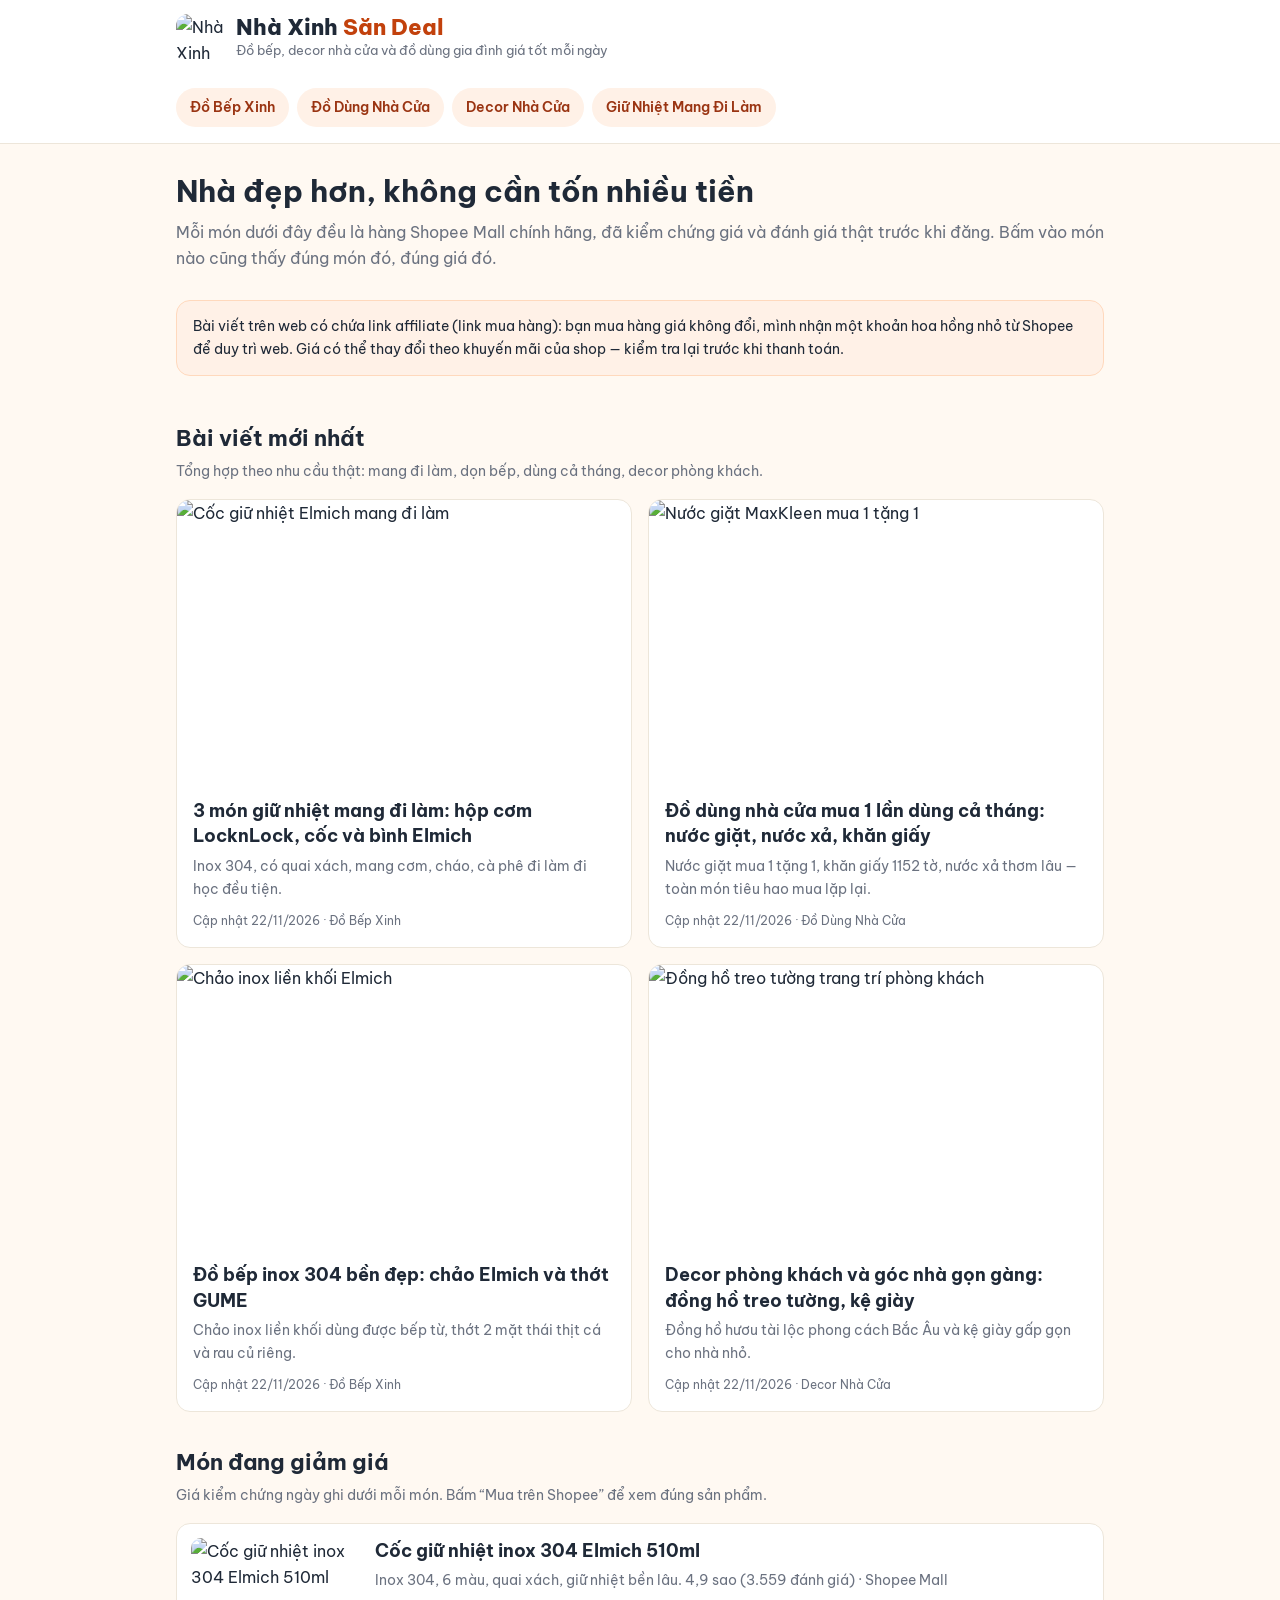
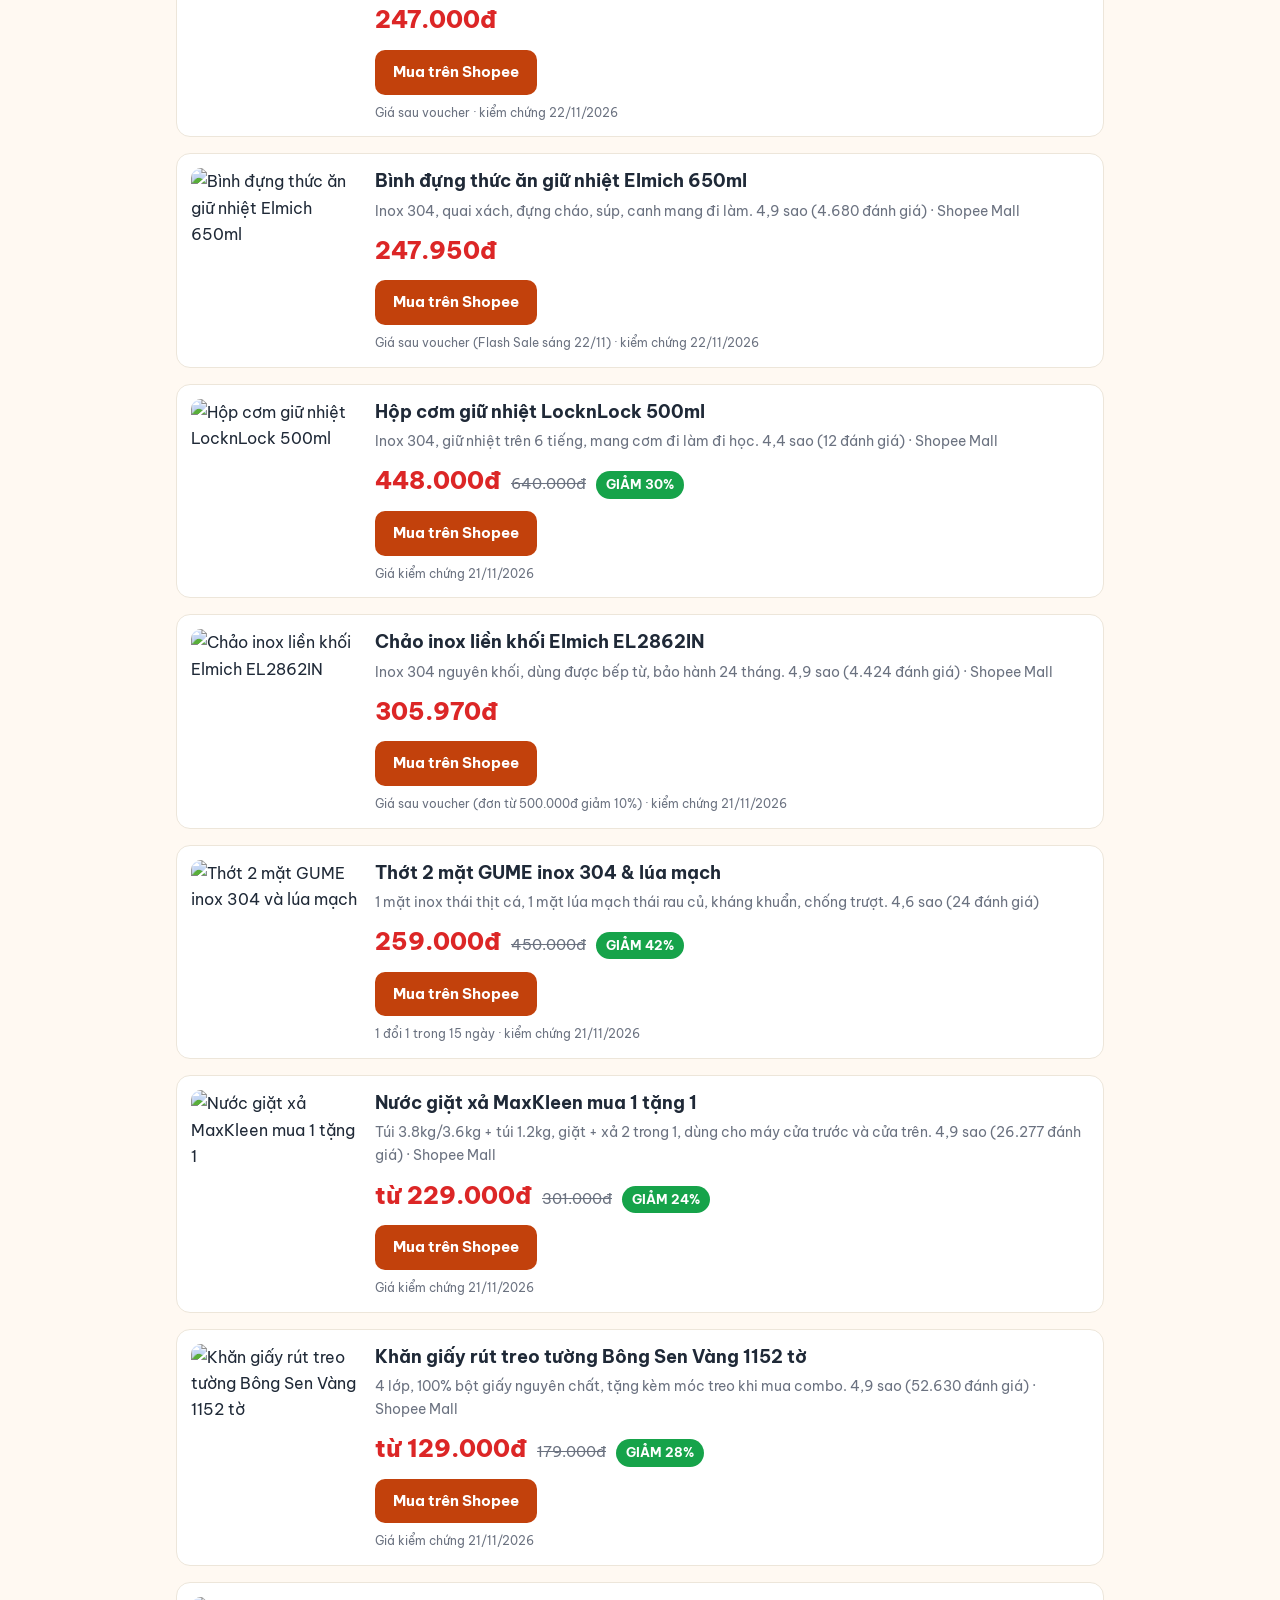
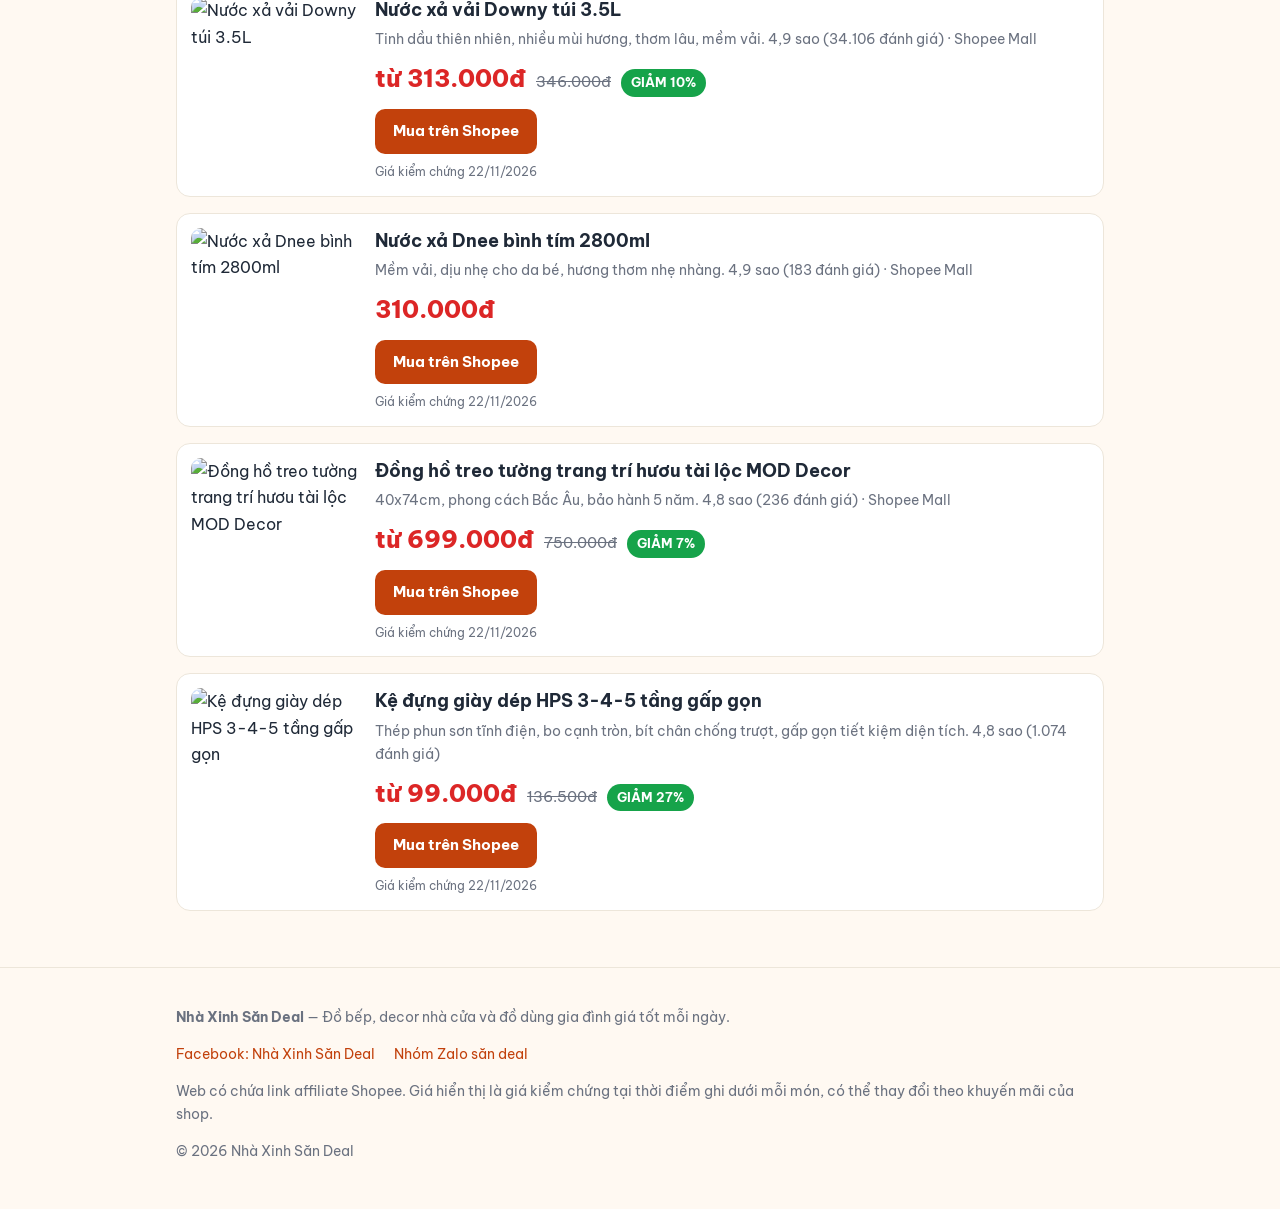
==== index.html @ 7dfbd7e8 "Add files via upload" ====
<!doctype html>
<html lang="vi">
<head>
<meta charset="utf-8" />
<meta name="viewport" content="width=device-width, initial-scale=1" />
<title>Nhà Xinh Săn Deal — Đồ bếp, decor nhà cửa và đồ dùng gia đình giá tốt</title>
<meta name="description" content="Nhà Xinh Săn Deal tổng hợp đồ bếp, decor nhà cửa và đồ dùng gia đình giá tốt trên Shopee Mall: chảo inox, thớt, hộp cơm giữ nhiệt, nước giặt, khăn giấy. Giá kiểm chứng từng món, link mua chính hãng." />
<meta property="og:title" content="Nhà Xinh Săn Deal — Đồ bếp, decor nhà cửa giá tốt mỗi ngày" />
<meta property="og:description" content="Tổng hợp deal Shopee Mall chính hãng: đồ bếp inox, đồ giữ nhiệt mang đi làm, nước giặt, khăn giấy, decor phòng khách. Giá kiểm chứng từng món." />
<meta property="og:type" content="website" />
<meta property="og:url" content="https://nhaxinhsandeal.pages.dev/" />
<meta property="og:site_name" content="Nhà Xinh Săn Deal" />
<meta property="og:locale" content="vi_VN" />
<meta property="og:image" content="https://nhaxinhsandeal.pages.dev/images/coc-elmich.jpg" />
<link rel="icon" type="image/png" href="images/logo.png" />
<link rel="preconnect" href="https://fonts.googleapis.com" />
<link rel="preconnect" href="https://fonts.gstatic.com" crossorigin />
<link href="https://fonts.googleapis.com/css2?family=Be+Vietnam+Pro:wght@400;500;600;700;800&display=swap" rel="stylesheet" />
<link rel="stylesheet" href="style.css" />
</head>
<body>
<header class="site">
  <div class="wrap">
    <div class="header-in">
      <img class="brand-logo" src="images/logo.png" alt="Nhà Xinh Săn Deal" />
      <div>
        <div class="brand-name">Nhà Xinh <span>Săn Deal</span></div>
        <div class="brand-tag">Đồ bếp, decor nhà cửa và đồ dùng gia đình giá tốt mỗi ngày</div>
      </div>
    </div>
    <nav class="cats">
      <a href="bai-viet/do-bep-inox-304.html">Đồ Bếp Xinh</a>
      <a href="bai-viet/do-dung-nha-cua-mua-mot-lan.html">Đồ Dùng Nhà Cửa</a>
      <a href="bai-viet/decor-phong-khach-gon-gang.html">Decor Nhà Cửa</a>
      <a href="bai-viet/giu-nhiet-mang-di-lam.html">Giữ Nhiệt Mang Đi Làm</a>
    </nav>
  </div>
</header>

<main class="wrap">
  <div class="hero">
    <h1>Nhà đẹp hơn, không cần tốn nhiều tiền</h1>
    <p>Mỗi món dưới đây đều là hàng Shopee Mall chính hãng, đã kiểm chứng giá và đánh giá thật trước khi đăng. Bấm vào món nào cũng thấy đúng món đó, đúng giá đó.</p>
  </div>

  <div class="note">Bài viết trên web có chứa link affiliate (link mua hàng): bạn mua hàng giá không đổi, mình nhận một khoản hoa hồng nhỏ từ Shopee để duy trì web. Giá có thể thay đổi theo khuyến mãi của shop — kiểm tra lại trước khi thanh toán.</div>

  <section>
    <h2 class="section-title">Bài viết mới nhất</h2>
    <p class="section-sub">Tổng hợp theo nhu cầu thật: mang đi làm, dọn bếp, dùng cả tháng, decor phòng khách.</p>
    <div class="article-grid">
      <a class="article-card" href="bai-viet/giu-nhiet-mang-di-lam.html">
        <img src="images/coc-elmich.jpg" alt="Cốc giữ nhiệt Elmich mang đi làm" />
        <div class="body">
          <h3>3 món giữ nhiệt mang đi làm: hộp cơm LocknLock, cốc và bình Elmich</h3>
          <p>Inox 304, có quai xách, mang cơm, cháo, cà phê đi làm đi học đều tiện.</p>
          <div class="meta">Cập nhật 22/11/2026 · Đồ Bếp Xinh</div>
        </div>
      </a>
      <a class="article-card" href="bai-viet/do-dung-nha-cua-mua-mot-lan.html">
        <img src="images/maxkleen.jpg" alt="Nước giặt MaxKleen mua 1 tặng 1" />
        <div class="body">
          <h3>Đồ dùng nhà cửa mua 1 lần dùng cả tháng: nước giặt, nước xả, khăn giấy</h3>
          <p>Nước giặt mua 1 tặng 1, khăn giấy 1152 tờ, nước xả thơm lâu — toàn món tiêu hao mua lặp lại.</p>
          <div class="meta">Cập nhật 22/11/2026 · Đồ Dùng Nhà Cửa</div>
        </div>
      </a>
      <a class="article-card" href="bai-viet/do-bep-inox-304.html">
        <img src="images/chao-elmich.jpg" alt="Chảo inox liền khối Elmich" />
        <div class="body">
          <h3>Đồ bếp inox 304 bền đẹp: chảo Elmich và thớt GUME</h3>
          <p>Chảo inox liền khối dùng được bếp từ, thớt 2 mặt thái thịt cá và rau củ riêng.</p>
          <div class="meta">Cập nhật 22/11/2026 · Đồ Bếp Xinh</div>
        </div>
      </a>
      <a class="article-card" href="bai-viet/decor-phong-khach-gon-gang.html">
        <img src="images/dong-ho.jpg" alt="Đồng hồ treo tường trang trí phòng khách" />
        <div class="body">
          <h3>Decor phòng khách và góc nhà gọn gàng: đồng hồ treo tường, kệ giày</h3>
          <p>Đồng hồ hươu tài lộc phong cách Bắc Âu và kệ giày gấp gọn cho nhà nhỏ.</p>
          <div class="meta">Cập nhật 22/11/2026 · Decor Nhà Cửa</div>
        </div>
      </a>
    </div>
  </section>

  <section>
    <h2 class="section-title">Món đang giảm giá</h2>
    <p class="section-sub">Giá kiểm chứng ngày ghi dưới mỗi món. Bấm “Mua trên Shopee” để xem đúng sản phẩm.</p>

    <div class="product">
      <img src="images/coc-elmich.jpg" alt="Cốc giữ nhiệt inox 304 Elmich 510ml" />
      <div>
        <h3>Cốc giữ nhiệt inox 304 Elmich 510ml</h3>
        <p class="spec">Inox 304, 6 màu, quai xách, giữ nhiệt bền lâu. 4,9 sao (3.559 đánh giá) · Shopee Mall</p>
        <div class="price-row"><span class="price">247.000đ</span></div>
        <a class="btn" href="https://s.shopee.vn/an_redir?origin_link=https%3A%2F%2Fshopee.vn%2Fproduct%2F254666730%2F28016604566&amp;affiliate_id=17384790294" target="_blank" rel="sponsored nofollow noopener">Mua trên Shopee</a>
        <p class="checked">Giá sau voucher · kiểm chứng 22/11/2026</p>
      </div>
    </div>

    <div class="product">
      <img src="images/binh-elmich.jpg" alt="Bình đựng thức ăn giữ nhiệt Elmich 650ml" />
      <div>
        <h3>Bình đựng thức ăn giữ nhiệt Elmich 650ml</h3>
        <p class="spec">Inox 304, quai xách, đựng cháo, súp, canh mang đi làm. 4,9 sao (4.680 đánh giá) · Shopee Mall</p>
        <div class="price-row"><span class="price">247.950đ</span></div>
        <a class="btn" href="https://s.shopee.vn/an_redir?origin_link=https%3A%2F%2Fshopee.vn%2Fproduct%2F254666730%2F25810898262&amp;affiliate_id=17384790294" target="_blank" rel="sponsored nofollow noopener">Mua trên Shopee</a>
        <p class="checked">Giá sau voucher (Flash Sale sáng 22/11) · kiểm chứng 22/11/2026</p>
      </div>
    </div>

    <div class="product">
      <img src="images/hop-com.jpg" alt="Hộp cơm giữ nhiệt LocknLock 500ml" />
      <div>
        <h3>Hộp cơm giữ nhiệt LocknLock 500ml</h3>
        <p class="spec">Inox 304, giữ nhiệt trên 6 tiếng, mang cơm đi làm đi học. 4,4 sao (12 đánh giá) · Shopee Mall</p>
        <div class="price-row"><span class="price">448.000đ</span><span class="old">640.000đ</span><span class="badge">GIẢM 30%</span></div>
        <a class="btn" href="https://s.shopee.vn/an_redir?origin_link=https%3A%2F%2Fshopee.vn%2Fproduct%2F785292027%2F26744672232&amp;affiliate_id=17384790294" target="_blank" rel="sponsored nofollow noopener">Mua trên Shopee</a>
        <p class="checked">Giá kiểm chứng 21/11/2026</p>
      </div>
    </div>

    <div class="product">
      <img src="images/chao-elmich.jpg" alt="Chảo inox liền khối Elmich EL2862IN" />
      <div>
        <h3>Chảo inox liền khối Elmich EL2862IN</h3>
        <p class="spec">Inox 304 nguyên khối, dùng được bếp từ, bảo hành 24 tháng. 4,9 sao (4.424 đánh giá) · Shopee Mall</p>
        <div class="price-row"><span class="price">305.970đ</span></div>
        <a class="btn" href="https://s.shopee.vn/an_redir?origin_link=https%3A%2F%2Fshopee.vn%2Fproduct%2F254666730%2F29766496253&amp;affiliate_id=17384790294" target="_blank" rel="sponsored nofollow noopener">Mua trên Shopee</a>
        <p class="checked">Giá sau voucher (đơn từ 500.000đ giảm 10%) · kiểm chứng 21/11/2026</p>
      </div>
    </div>

    <div class="product">
      <img src="images/thot-gume.jpg" alt="Thớt 2 mặt GUME inox 304 và lúa mạch" />
      <div>
        <h3>Thớt 2 mặt GUME inox 304 &amp; lúa mạch</h3>
        <p class="spec">1 mặt inox thái thịt cá, 1 mặt lúa mạch thái rau củ, kháng khuẩn, chống trượt. 4,6 sao (24 đánh giá)</p>
        <div class="price-row"><span class="price">259.000đ</span><span class="old">450.000đ</span><span class="badge">GIẢM 42%</span></div>
        <a class="btn" href="https://s.shopee.vn/an_redir?origin_link=https%3A%2F%2Fshopee.vn%2Fproduct%2F839289728%2F24505037875&amp;affiliate_id=17384790294" target="_blank" rel="sponsored nofollow noopener">Mua trên Shopee</a>
        <p class="checked">1 đổi 1 trong 15 ngày · kiểm chứng 21/11/2026</p>
      </div>
    </div>

    <div class="product">
      <img src="images/maxkleen.jpg" alt="Nước giặt xả MaxKleen mua 1 tặng 1" />
      <div>
        <h3>Nước giặt xả MaxKleen mua 1 tặng 1</h3>
        <p class="spec">Túi 3.8kg/3.6kg + túi 1.2kg, giặt + xả 2 trong 1, dùng cho máy cửa trước và cửa trên. 4,9 sao (26.277 đánh giá) · Shopee Mall</p>
        <div class="price-row"><span class="price">từ 229.000đ</span><span class="old">301.000đ</span><span class="badge">GIẢM 24%</span></div>
        <a class="btn" href="https://s.shopee.vn/an_redir?origin_link=https%3A%2F%2Fshopee.vn%2Fproduct%2F134350529%2F29091627226&amp;affiliate_id=17384790294" target="_blank" rel="sponsored nofollow noopener">Mua trên Shopee</a>
        <p class="checked">Giá kiểm chứng 21/11/2026</p>
      </div>
    </div>

    <div class="product">
      <img src="images/bong-sen-vang.jpg" alt="Khăn giấy rút treo tường Bông Sen Vàng 1152 tờ" />
      <div>
        <h3>Khăn giấy rút treo tường Bông Sen Vàng 1152 tờ</h3>
        <p class="spec">4 lớp, 100% bột giấy nguyên chất, tặng kèm móc treo khi mua combo. 4,9 sao (52.630 đánh giá) · Shopee Mall</p>
        <div class="price-row"><span class="price">từ 129.000đ</span><span class="old">179.000đ</span><span class="badge">GIẢM 28%</span></div>
        <a class="btn" href="https://s.shopee.vn/an_redir?origin_link=https%3A%2F%2Fshopee.vn%2Fproduct%2F796123153%2F25219635609&amp;affiliate_id=17384790294" target="_blank" rel="sponsored nofollow noopener">Mua trên Shopee</a>
        <p class="checked">Giá kiểm chứng 21/11/2026</p>
      </div>
    </div>

    <div class="product">
      <img src="images/downy.jpg" alt="Nước xả vải Downy túi 3.5L" />
      <div>
        <h3>Nước xả vải Downy túi 3.5L</h3>
        <p class="spec">Tinh dầu thiên nhiên, nhiều mùi hương, thơm lâu, mềm vải. 4,9 sao (34.106 đánh giá) · Shopee Mall</p>
        <div class="price-row"><span class="price">từ 313.000đ</span><span class="old">346.000đ</span><span class="badge">GIẢM 10%</span></div>
        <a class="btn" href="https://s.shopee.vn/an_redir?origin_link=https%3A%2F%2Fshopee.vn%2Fproduct%2F148910286%2F7022564045&amp;affiliate_id=17384790294" target="_blank" rel="sponsored nofollow noopener">Mua trên Shopee</a>
        <p class="checked">Giá kiểm chứng 22/11/2026</p>
      </div>
    </div>

    <div class="product">
      <img src="images/dnee.jpg" alt="Nước xả Dnee bình tím 2800ml" />
      <div>
        <h3>Nước xả Dnee bình tím 2800ml</h3>
        <p class="spec">Mềm vải, dịu nhẹ cho da bé, hương thơm nhẹ nhàng. 4,9 sao (183 đánh giá) · Shopee Mall</p>
        <div class="price-row"><span class="price">310.000đ</span></div>
        <a class="btn" href="https://s.shopee.vn/an_redir?origin_link=https%3A%2F%2Fshopee.vn%2Fproduct%2F1928354%2F62639021&amp;affiliate_id=17384790294" target="_blank" rel="sponsored nofollow noopener">Mua trên Shopee</a>
        <p class="checked">Giá kiểm chứng 22/11/2026</p>
      </div>
    </div>

    <div class="product">
      <img src="images/dong-ho.jpg" alt="Đồng hồ treo tường trang trí hươu tài lộc MOD Decor" />
      <div>
        <h3>Đồng hồ treo tường trang trí hươu tài lộc MOD Decor</h3>
        <p class="spec">40x74cm, phong cách Bắc Âu, bảo hành 5 năm. 4,8 sao (236 đánh giá) · Shopee Mall</p>
        <div class="price-row"><span class="price">từ 699.000đ</span><span class="old">750.000đ</span><span class="badge">GIẢM 7%</span></div>
        <a class="btn" href="https://s.shopee.vn/an_redir?origin_link=https%3A%2F%2Fshopee.vn%2Fproduct%2F658815962%2F21783513484&amp;affiliate_id=17384790294" target="_blank" rel="sponsored nofollow noopener">Mua trên Shopee</a>
        <p class="checked">Giá kiểm chứng 22/11/2026</p>
      </div>
    </div>

    <div class="product">
      <img src="images/ke-giay.jpg" alt="Kệ đựng giày dép HPS 3-4-5 tầng gấp gọn" />
      <div>
        <h3>Kệ đựng giày dép HPS 3-4-5 tầng gấp gọn</h3>
        <p class="spec">Thép phun sơn tĩnh điện, bo cạnh tròn, bít chân chống trượt, gấp gọn tiết kiệm diện tích. 4,8 sao (1.074 đánh giá)</p>
        <div class="price-row"><span class="price">từ 99.000đ</span><span class="old">136.500đ</span><span class="badge">GIẢM 27%</span></div>
        <a class="btn" href="https://s.shopee.vn/an_redir?origin_link=https%3A%2F%2Fshopee.vn%2Fproduct%2F782881838%2F28325339912&amp;affiliate_id=17384790294" target="_blank" rel="sponsored nofollow noopener">Mua trên Shopee</a>
        <p class="checked">Giá kiểm chứng 22/11/2026</p>
      </div>
    </div>
  </section>

  <!-- Quảng cáo 1/2 (tối đa 2 vị trí trên toàn web, không popunder): dán mã Monetag vào div này khi có. -->
  <div class="ad-slot" id="ad-home"></div>
</main>

<footer class="site">
  <div class="wrap">
    <p><strong>Nhà Xinh Săn Deal</strong> — Đồ bếp, decor nhà cửa và đồ dùng gia đình giá tốt mỗi ngày.</p>
    <p class="links">
      <a href="https://www.facebook.com/profile.php?id=61596059646837" target="_blank" rel="noopener">Facebook: Nhà Xinh Săn Deal</a>
      <a href="https://zalo.me/g/mla2rpz2mwe6gcdsgxaw" target="_blank" rel="noopener">Nhóm Zalo săn deal</a>
    </p>
    <p>Web có chứa link affiliate Shopee. Giá hiển thị là giá kiểm chứng tại thời điểm ghi dưới mỗi món, có thể thay đổi theo khuyến mãi của shop.</p>
    <p>© 2026 Nhà Xinh Săn Deal</p>
  </div>
</footer>
</body>
</html>
---- style.css ----
/* Nhà Xinh Săn Deal — style chung. Quy tắc quảng cáo (user dặn 22/11):
   Tối đa 2 vị trí quảng cáo trên toàn web, KHÔNG popunder, KHÔNG quảng cáo
   nổi/dính, không làm phiền người đọc. Vị trí: 1 cuối trang chủ + 1 giữa bài
   viết. Mã Monetag dán vào .ad-slot khi có; slot trống sẽ tự ẩn. */
:root {
  --bg: #fff9f2;
  --surface: #ffffff;
  --ink: #1f2937;
  --muted: #6b7280;
  --line: #ede6da;
  --accent: #c2410c;
  --accent-dark: #9a3412;
  --accent-soft: #fff1e7;
  --green: #16a34a;
  --red: #dc2626;
  --radius: 14px;
}
* { box-sizing: border-box; }
body {
  margin: 0;
  background: var(--bg);
  color: var(--ink);
  font-family: "Be Vietnam Pro", system-ui, -apple-system, "Segoe UI", sans-serif;
  line-height: 1.65;
}
a { color: var(--accent); text-decoration: none; }
a:hover { text-decoration: underline; }
img { max-width: 100%; display: block; }
.wrap { max-width: 960px; margin: 0 auto; padding: 0 16px; }

/* Header */
header.site {
  background: var(--surface);
  border-bottom: 1px solid var(--line);
}
.header-in {
  display: flex; align-items: center; gap: 12px;
  padding: 14px 0;
}
.brand-logo { width: 48px; height: 48px; border-radius: 12px; object-fit: cover; }
.brand-name { font-size: 22px; font-weight: 800; color: var(--ink); line-height: 1.2; }
.brand-name span { color: var(--accent); }
.brand-tag { font-size: 13px; color: var(--muted); }
nav.cats {
  display: flex; gap: 8px; flex-wrap: wrap;
  padding: 12px 0 16px;
}
nav.cats a {
  background: var(--accent-soft); color: var(--accent-dark);
  font-weight: 600; font-size: 14px;
  padding: 8px 14px; border-radius: 999px;
}
nav.cats a:hover { background: #ffe4d1; text-decoration: none; }

/* Hero */
.hero { padding: 28px 0 8px; }
.hero h1 { font-size: 30px; line-height: 1.3; margin: 0 0 8px; }
.hero p { color: var(--muted); margin: 0; font-size: 16px; }

/* Sections */
section { padding: 24px 0 8px; }
.section-title { font-size: 22px; margin: 0 0 4px; }
.section-sub { color: var(--muted); font-size: 14px; margin: 0 0 16px; }

/* Article cards */
.article-grid {
  display: grid; gap: 16px;
  grid-template-columns: 1fr;
}
@media (min-width: 640px) { .article-grid { grid-template-columns: 1fr 1fr; } }
.article-card {
  background: var(--surface); border: 1px solid var(--line);
  border-radius: var(--radius); overflow: hidden;
  display: block; color: var(--ink);
}
.article-card:hover { text-decoration: none; box-shadow: 0 8px 24px rgba(31, 41, 55, .10); }
.article-card img { width: 100%; aspect-ratio: 16 / 10; object-fit: cover; }
.article-card .body { padding: 14px 16px 16px; }
.article-card h3 { margin: 0 0 6px; font-size: 18px; line-height: 1.4; }
.article-card p { margin: 0; color: var(--muted); font-size: 14px; }
.article-card .meta { font-size: 12px; color: var(--muted); margin-top: 10px; }

/* Product cards */
.product {
  display: flex; gap: 14px;
  background: var(--surface); border: 1px solid var(--line);
  border-radius: var(--radius); padding: 14px; margin-bottom: 16px;
}
.product img {
  width: 130px; height: 130px; object-fit: cover;
  border-radius: 10px; flex-shrink: 0;
}
@media (min-width: 640px) { .product img { width: 170px; height: 170px; } }
.product h3 { margin: 0 0 6px; font-size: 18px; line-height: 1.4; }
.product .spec { color: var(--muted); font-size: 14px; margin: 0 0 8px; }
.price-row { display: flex; align-items: baseline; gap: 10px; flex-wrap: wrap; }
.price { color: var(--red); font-size: 24px; font-weight: 800; }
.old { color: var(--muted); text-decoration: line-through; font-size: 15px; }
.badge {
  background: var(--green); color: #fff; font-size: 13px; font-weight: 700;
  padding: 3px 10px; border-radius: 999px;
}
.btn {
  display: inline-block; margin-top: 10px;
  background: var(--accent); color: #fff; font-weight: 700;
  padding: 10px 18px; border-radius: 10px; font-size: 15px;
}
.btn:hover { background: var(--accent-dark); text-decoration: none; }
.checked { font-size: 12px; color: var(--muted); margin: 8px 0 0; }

/* Article body */
.article-body h2 { font-size: 22px; margin: 28px 0 8px; }
.article-body p { margin: 0 0 14px; }
.article-body ul { margin: 0 0 14px; padding-left: 20px; }
.breadcrumb { font-size: 13px; color: var(--muted); padding: 16px 0 0; }
.breadcrumb a { color: var(--muted); }
.article-head img.hero-img {
  width: 100%; aspect-ratio: 16 / 9; object-fit: cover;
  border-radius: var(--radius); margin: 16px 0 8px;
}
.article-head h1 { font-size: 28px; line-height: 1.35; margin: 8px 0; }
.article-head .meta { color: var(--muted); font-size: 13px; }
.related { margin-top: 8px; }
.related a { display: block; padding: 6px 0; }

/* Disclosure + ads */
.note {
  background: var(--accent-soft); border: 1px solid #ffd9bd;
  border-radius: var(--radius); padding: 14px 16px;
  font-size: 14px; margin: 20px 0;
}
.ad-slot:empty { display: none; }
.ad-slot {
  margin: 24px 0; text-align: center;
}
.ad-label { font-size: 11px; color: var(--muted); letter-spacing: .08em; }

/* Footer */
footer.site {
  border-top: 1px solid var(--line);
  margin-top: 32px; padding: 24px 0 32px;
  color: var(--muted); font-size: 14px;
}
footer.site .links a { margin-right: 16px; }
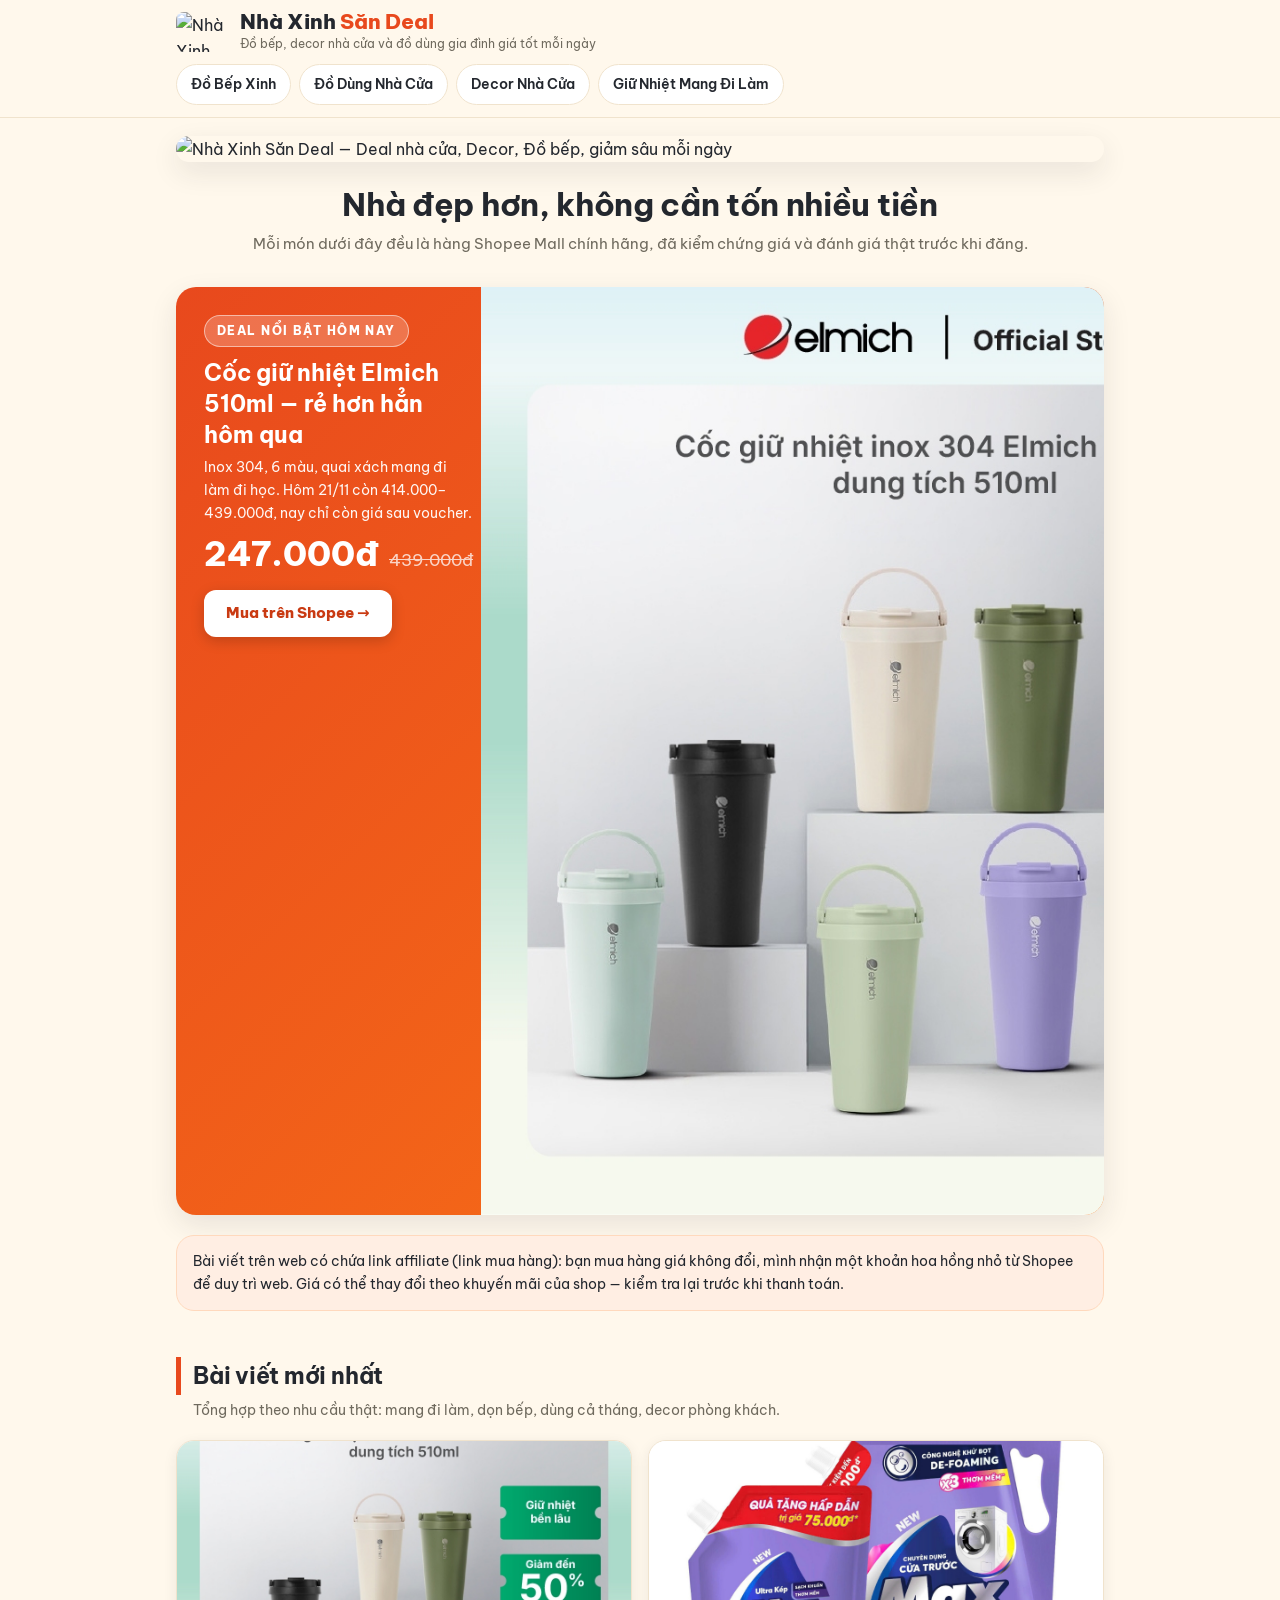
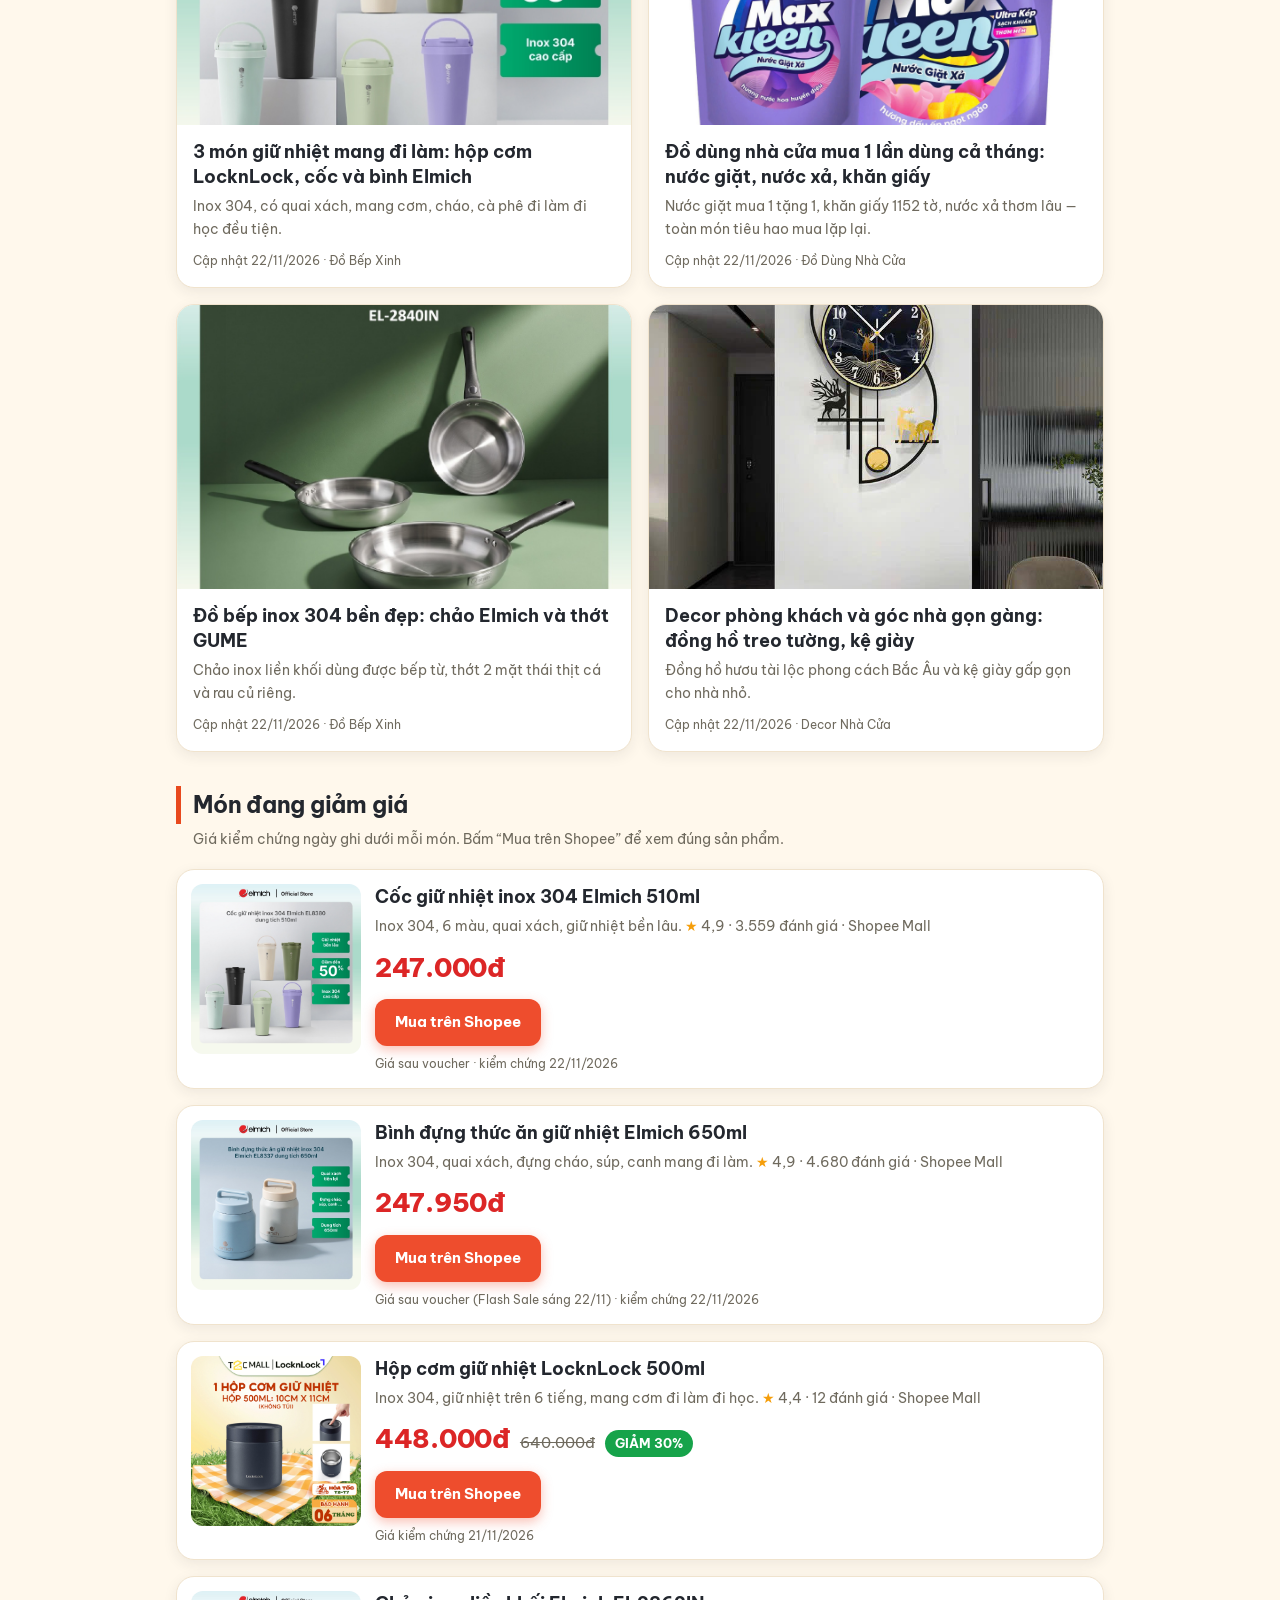
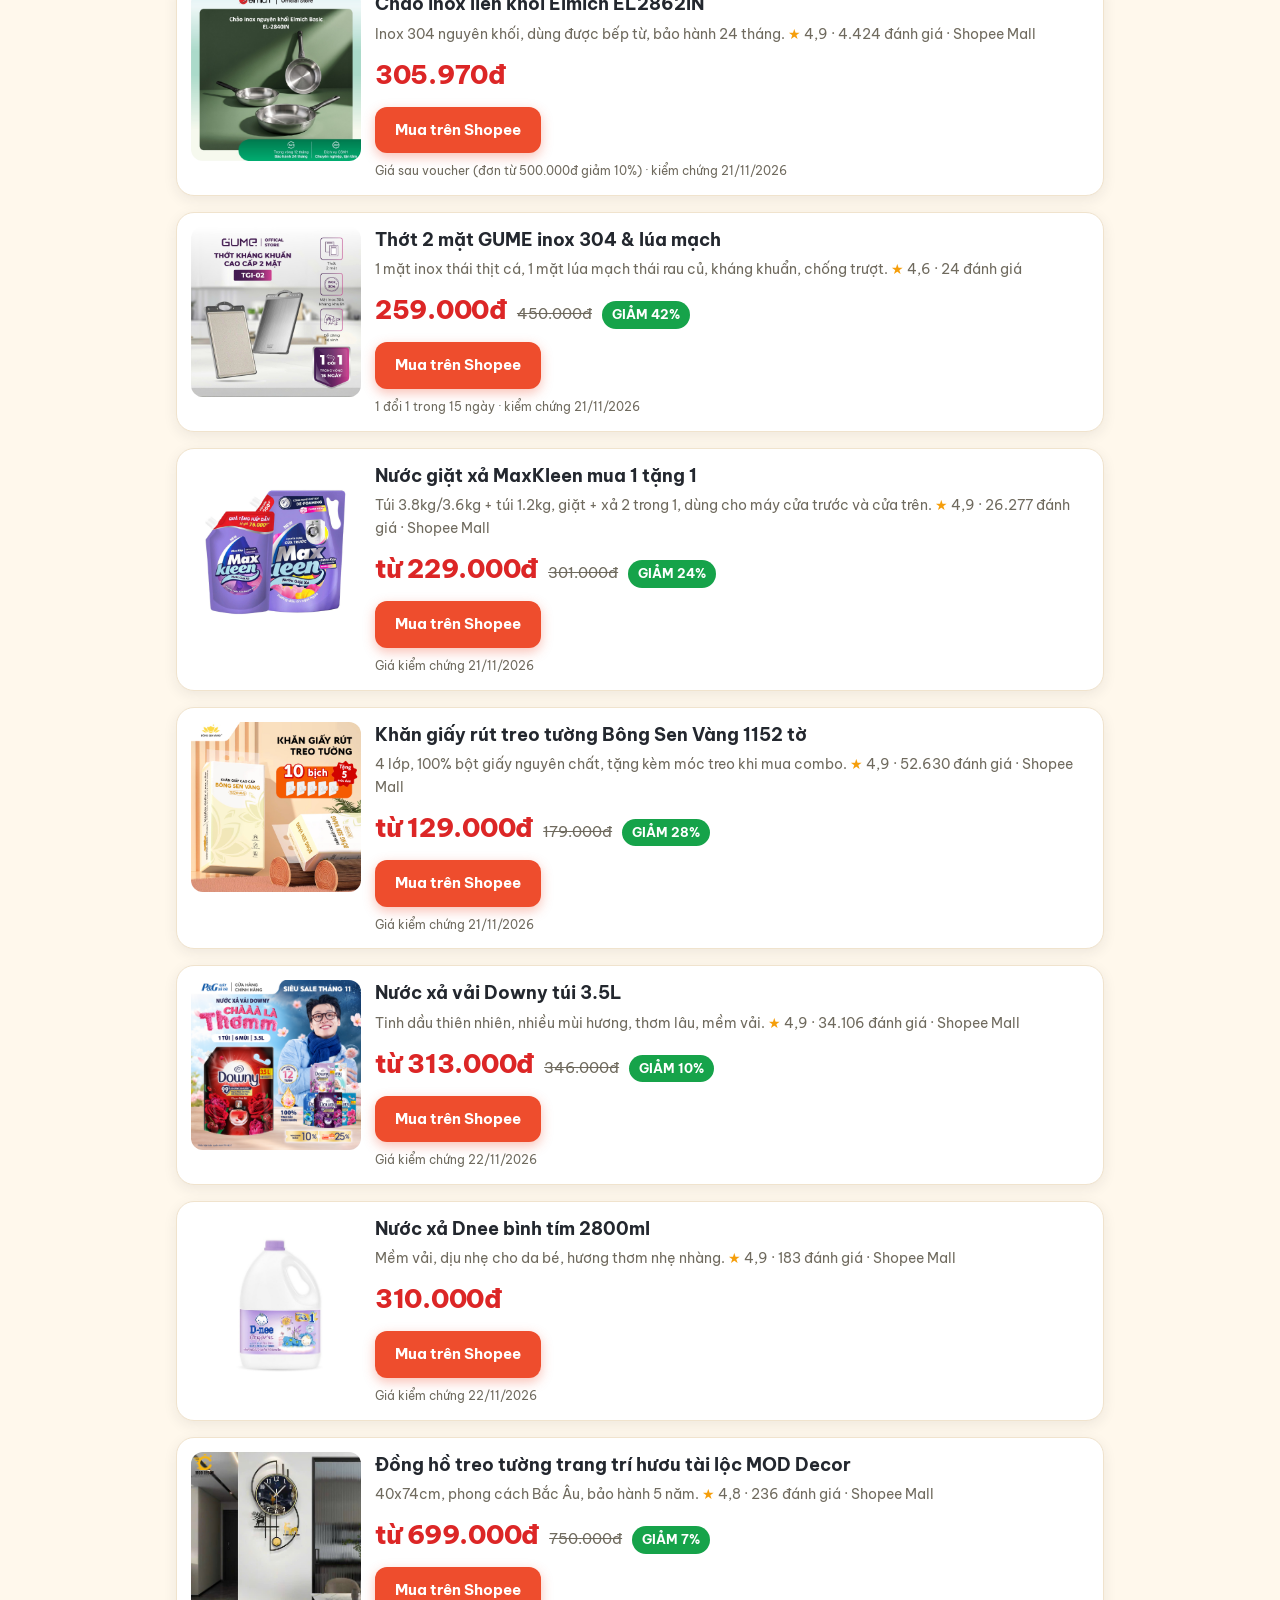
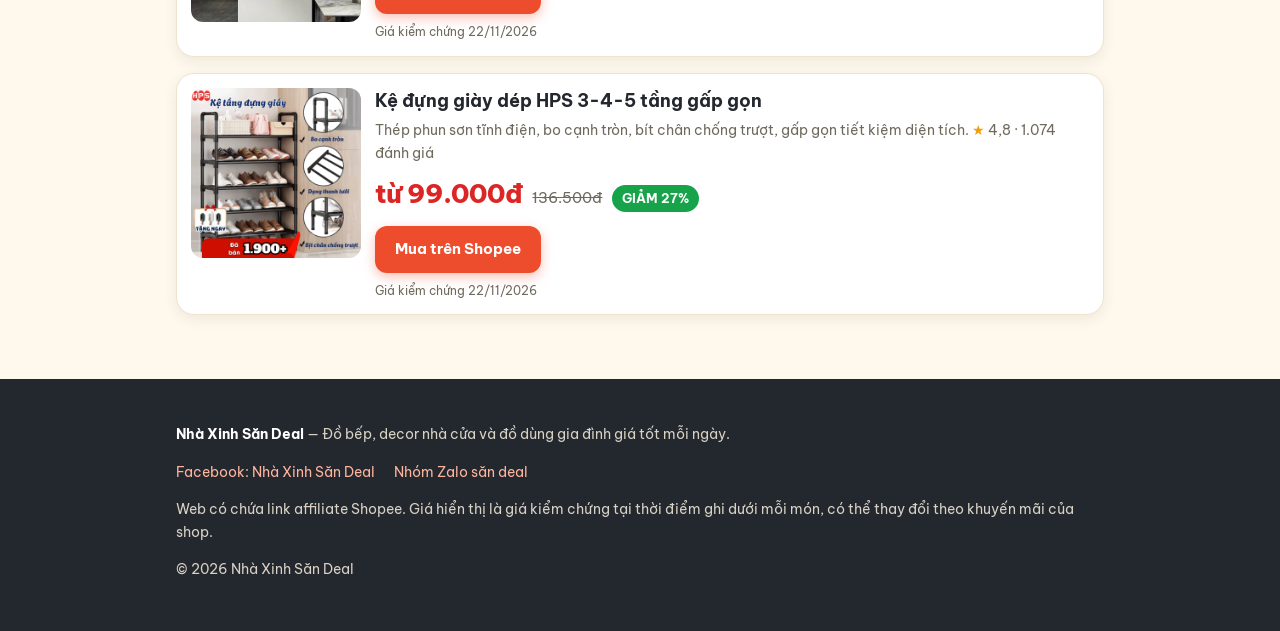
==== commit ce81974d: "Cập nhật thiết kế v2: index.html và style.css" ====
--- a/index.html
+++ b/index.html
@@ -22,7 +22,7 @@
 <header class="site">
   <div class="wrap">
     <div class="header-in">
-      <img class="brand-logo" src="images/logo.png" alt="Nhà Xinh Săn Deal" />
+      <img class="brand-logo" src="images/logo-icon.png" alt="Nhà Xinh Săn Deal" />
       <div>
         <div class="brand-name">Nhà Xinh <span>Săn Deal</span></div>
         <div class="brand-tag">Đồ bếp, decor nhà cửa và đồ dùng gia đình giá tốt mỗi ngày</div>
@@ -38,9 +38,23 @@
 </header>
 
 <main class="wrap">
-  <div class="hero">
+  <div class="hero-banner">
+    <img src="images/cover.png" alt="Nhà Xinh Săn Deal — Deal nhà cửa, Decor, Đồ bếp, giảm sâu mỗi ngày" />
+  </div>
+  <div class="hero-text">
     <h1>Nhà đẹp hơn, không cần tốn nhiều tiền</h1>
-    <p>Mỗi món dưới đây đều là hàng Shopee Mall chính hãng, đã kiểm chứng giá và đánh giá thật trước khi đăng. Bấm vào món nào cũng thấy đúng món đó, đúng giá đó.</p>
+    <p>Mỗi món dưới đây đều là hàng Shopee Mall chính hãng, đã kiểm chứng giá và đánh giá thật trước khi đăng.</p>
+  </div>
+
+  <div class="feature">
+    <div class="f-body">
+      <span class="f-tag">DEAL NỔI BẬT HÔM NAY</span>
+      <h2>Cốc giữ nhiệt Elmich 510ml — rẻ hơn hẳn hôm qua</h2>
+      <p>Inox 304, 6 màu, quai xách mang đi làm đi học. Hôm 21/11 còn 414.000–439.000đ, nay chỉ còn giá sau voucher.</p>
+      <div><span class="f-price">247.000đ</span><span class="f-old">439.000đ</span></div>
+      <a class="btn-light" href="https://s.shopee.vn/an_redir?origin_link=https%3A%2F%2Fshopee.vn%2Fproduct%2F254666730%2F28016604566&amp;affiliate_id=17384790294" target="_blank" rel="sponsored nofollow noopener">Mua trên Shopee →</a>
+    </div>
+    <img src="images/coc-elmich.jpg" alt="Cốc giữ nhiệt inox 304 Elmich 510ml" />
   </div>
 
   <div class="note">Bài viết trên web có chứa link affiliate (link mua hàng): bạn mua hàng giá không đổi, mình nhận một khoản hoa hồng nhỏ từ Shopee để duy trì web. Giá có thể thay đổi theo khuyến mãi của shop — kiểm tra lại trước khi thanh toán.</div>
@@ -92,7 +106,7 @@
       <img src="images/coc-elmich.jpg" alt="Cốc giữ nhiệt inox 304 Elmich 510ml" />
       <div>
         <h3>Cốc giữ nhiệt inox 304 Elmich 510ml</h3>
-        <p class="spec">Inox 304, 6 màu, quai xách, giữ nhiệt bền lâu. 4,9 sao (3.559 đánh giá) · Shopee Mall</p>
+        <p class="spec">Inox 304, 6 màu, quai xách, giữ nhiệt bền lâu. <span class="star">★</span> 4,9 · 3.559 đánh giá · Shopee Mall</p>
         <div class="price-row"><span class="price">247.000đ</span></div>
         <a class="btn" href="https://s.shopee.vn/an_redir?origin_link=https%3A%2F%2Fshopee.vn%2Fproduct%2F254666730%2F28016604566&amp;affiliate_id=17384790294" target="_blank" rel="sponsored nofollow noopener">Mua trên Shopee</a>
         <p class="checked">Giá sau voucher · kiểm chứng 22/11/2026</p>
@@ -103,7 +117,7 @@
       <img src="images/binh-elmich.jpg" alt="Bình đựng thức ăn giữ nhiệt Elmich 650ml" />
       <div>
         <h3>Bình đựng thức ăn giữ nhiệt Elmich 650ml</h3>
-        <p class="spec">Inox 304, quai xách, đựng cháo, súp, canh mang đi làm. 4,9 sao (4.680 đánh giá) · Shopee Mall</p>
+        <p class="spec">Inox 304, quai xách, đựng cháo, súp, canh mang đi làm. <span class="star">★</span> 4,9 · 4.680 đánh giá · Shopee Mall</p>
         <div class="price-row"><span class="price">247.950đ</span></div>
         <a class="btn" href="https://s.shopee.vn/an_redir?origin_link=https%3A%2F%2Fshopee.vn%2Fproduct%2F254666730%2F25810898262&amp;affiliate_id=17384790294" target="_blank" rel="sponsored nofollow noopener">Mua trên Shopee</a>
         <p class="checked">Giá sau voucher (Flash Sale sáng 22/11) · kiểm chứng 22/11/2026</p>
@@ -114,7 +128,7 @@
       <img src="images/hop-com.jpg" alt="Hộp cơm giữ nhiệt LocknLock 500ml" />
       <div>
         <h3>Hộp cơm giữ nhiệt LocknLock 500ml</h3>
-        <p class="spec">Inox 304, giữ nhiệt trên 6 tiếng, mang cơm đi làm đi học. 4,4 sao (12 đánh giá) · Shopee Mall</p>
+        <p class="spec">Inox 304, giữ nhiệt trên 6 tiếng, mang cơm đi làm đi học. <span class="star">★</span> 4,4 · 12 đánh giá · Shopee Mall</p>
         <div class="price-row"><span class="price">448.000đ</span><span class="old">640.000đ</span><span class="badge">GIẢM 30%</span></div>
         <a class="btn" href="https://s.shopee.vn/an_redir?origin_link=https%3A%2F%2Fshopee.vn%2Fproduct%2F785292027%2F26744672232&amp;affiliate_id=17384790294" target="_blank" rel="sponsored nofollow noopener">Mua trên Shopee</a>
         <p class="checked">Giá kiểm chứng 21/11/2026</p>
@@ -125,7 +139,7 @@
       <img src="images/chao-elmich.jpg" alt="Chảo inox liền khối Elmich EL2862IN" />
       <div>
         <h3>Chảo inox liền khối Elmich EL2862IN</h3>
-        <p class="spec">Inox 304 nguyên khối, dùng được bếp từ, bảo hành 24 tháng. 4,9 sao (4.424 đánh giá) · Shopee Mall</p>
+        <p class="spec">Inox 304 nguyên khối, dùng được bếp từ, bảo hành 24 tháng. <span class="star">★</span> 4,9 · 4.424 đánh giá · Shopee Mall</p>
         <div class="price-row"><span class="price">305.970đ</span></div>
         <a class="btn" href="https://s.shopee.vn/an_redir?origin_link=https%3A%2F%2Fshopee.vn%2Fproduct%2F254666730%2F29766496253&amp;affiliate_id=17384790294" target="_blank" rel="sponsored nofollow noopener">Mua trên Shopee</a>
         <p class="checked">Giá sau voucher (đơn từ 500.000đ giảm 10%) · kiểm chứng 21/11/2026</p>
@@ -136,7 +150,7 @@
       <img src="images/thot-gume.jpg" alt="Thớt 2 mặt GUME inox 304 và lúa mạch" />
       <div>
         <h3>Thớt 2 mặt GUME inox 304 &amp; lúa mạch</h3>
-        <p class="spec">1 mặt inox thái thịt cá, 1 mặt lúa mạch thái rau củ, kháng khuẩn, chống trượt. 4,6 sao (24 đánh giá)</p>
+        <p class="spec">1 mặt inox thái thịt cá, 1 mặt lúa mạch thái rau củ, kháng khuẩn, chống trượt. <span class="star">★</span> 4,6 · 24 đánh giá</p>
         <div class="price-row"><span class="price">259.000đ</span><span class="old">450.000đ</span><span class="badge">GIẢM 42%</span></div>
         <a class="btn" href="https://s.shopee.vn/an_redir?origin_link=https%3A%2F%2Fshopee.vn%2Fproduct%2F839289728%2F24505037875&amp;affiliate_id=17384790294" target="_blank" rel="sponsored nofollow noopener">Mua trên Shopee</a>
         <p class="checked">1 đổi 1 trong 15 ngày · kiểm chứng 21/11/2026</p>
@@ -147,7 +161,7 @@
       <img src="images/maxkleen.jpg" alt="Nước giặt xả MaxKleen mua 1 tặng 1" />
       <div>
         <h3>Nước giặt xả MaxKleen mua 1 tặng 1</h3>
-        <p class="spec">Túi 3.8kg/3.6kg + túi 1.2kg, giặt + xả 2 trong 1, dùng cho máy cửa trước và cửa trên. 4,9 sao (26.277 đánh giá) · Shopee Mall</p>
+        <p class="spec">Túi 3.8kg/3.6kg + túi 1.2kg, giặt + xả 2 trong 1, dùng cho máy cửa trước và cửa trên. <span class="star">★</span> 4,9 · 26.277 đánh giá · Shopee Mall</p>
         <div class="price-row"><span class="price">từ 229.000đ</span><span class="old">301.000đ</span><span class="badge">GIẢM 24%</span></div>
         <a class="btn" href="https://s.shopee.vn/an_redir?origin_link=https%3A%2F%2Fshopee.vn%2Fproduct%2F134350529%2F29091627226&amp;affiliate_id=17384790294" target="_blank" rel="sponsored nofollow noopener">Mua trên Shopee</a>
         <p class="checked">Giá kiểm chứng 21/11/2026</p>
@@ -158,7 +172,7 @@
       <img src="images/bong-sen-vang.jpg" alt="Khăn giấy rút treo tường Bông Sen Vàng 1152 tờ" />
       <div>
         <h3>Khăn giấy rút treo tường Bông Sen Vàng 1152 tờ</h3>
-        <p class="spec">4 lớp, 100% bột giấy nguyên chất, tặng kèm móc treo khi mua combo. 4,9 sao (52.630 đánh giá) · Shopee Mall</p>
+        <p class="spec">4 lớp, 100% bột giấy nguyên chất, tặng kèm móc treo khi mua combo. <span class="star">★</span> 4,9 · 52.630 đánh giá · Shopee Mall</p>
         <div class="price-row"><span class="price">từ 129.000đ</span><span class="old">179.000đ</span><span class="badge">GIẢM 28%</span></div>
         <a class="btn" href="https://s.shopee.vn/an_redir?origin_link=https%3A%2F%2Fshopee.vn%2Fproduct%2F796123153%2F25219635609&amp;affiliate_id=17384790294" target="_blank" rel="sponsored nofollow noopener">Mua trên Shopee</a>
         <p class="checked">Giá kiểm chứng 21/11/2026</p>
@@ -169,7 +183,7 @@
       <img src="images/downy.jpg" alt="Nước xả vải Downy túi 3.5L" />
       <div>
         <h3>Nước xả vải Downy túi 3.5L</h3>
-        <p class="spec">Tinh dầu thiên nhiên, nhiều mùi hương, thơm lâu, mềm vải. 4,9 sao (34.106 đánh giá) · Shopee Mall</p>
+        <p class="spec">Tinh dầu thiên nhiên, nhiều mùi hương, thơm lâu, mềm vải. <span class="star">★</span> 4,9 · 34.106 đánh giá · Shopee Mall</p>
         <div class="price-row"><span class="price">từ 313.000đ</span><span class="old">346.000đ</span><span class="badge">GIẢM 10%</span></div>
         <a class="btn" href="https://s.shopee.vn/an_redir?origin_link=https%3A%2F%2Fshopee.vn%2Fproduct%2F148910286%2F7022564045&amp;affiliate_id=17384790294" target="_blank" rel="sponsored nofollow noopener">Mua trên Shopee</a>
         <p class="checked">Giá kiểm chứng 22/11/2026</p>
@@ -180,7 +194,7 @@
       <img src="images/dnee.jpg" alt="Nước xả Dnee bình tím 2800ml" />
       <div>
         <h3>Nước xả Dnee bình tím 2800ml</h3>
-        <p class="spec">Mềm vải, dịu nhẹ cho da bé, hương thơm nhẹ nhàng. 4,9 sao (183 đánh giá) · Shopee Mall</p>
+        <p class="spec">Mềm vải, dịu nhẹ cho da bé, hương thơm nhẹ nhàng. <span class="star">★</span> 4,9 · 183 đánh giá · Shopee Mall</p>
         <div class="price-row"><span class="price">310.000đ</span></div>
         <a class="btn" href="https://s.shopee.vn/an_redir?origin_link=https%3A%2F%2Fshopee.vn%2Fproduct%2F1928354%2F62639021&amp;affiliate_id=17384790294" target="_blank" rel="sponsored nofollow noopener">Mua trên Shopee</a>
         <p class="checked">Giá kiểm chứng 22/11/2026</p>
@@ -191,7 +205,7 @@
       <img src="images/dong-ho.jpg" alt="Đồng hồ treo tường trang trí hươu tài lộc MOD Decor" />
       <div>
         <h3>Đồng hồ treo tường trang trí hươu tài lộc MOD Decor</h3>
-        <p class="spec">40x74cm, phong cách Bắc Âu, bảo hành 5 năm. 4,8 sao (236 đánh giá) · Shopee Mall</p>
+        <p class="spec">40x74cm, phong cách Bắc Âu, bảo hành 5 năm. <span class="star">★</span> 4,8 · 236 đánh giá · Shopee Mall</p>
         <div class="price-row"><span class="price">từ 699.000đ</span><span class="old">750.000đ</span><span class="badge">GIẢM 7%</span></div>
         <a class="btn" href="https://s.shopee.vn/an_redir?origin_link=https%3A%2F%2Fshopee.vn%2Fproduct%2F658815962%2F21783513484&amp;affiliate_id=17384790294" target="_blank" rel="sponsored nofollow noopener">Mua trên Shopee</a>
         <p class="checked">Giá kiểm chứng 22/11/2026</p>
@@ -202,7 +216,7 @@
       <img src="images/ke-giay.jpg" alt="Kệ đựng giày dép HPS 3-4-5 tầng gấp gọn" />
       <div>
         <h3>Kệ đựng giày dép HPS 3-4-5 tầng gấp gọn</h3>
-        <p class="spec">Thép phun sơn tĩnh điện, bo cạnh tròn, bít chân chống trượt, gấp gọn tiết kiệm diện tích. 4,8 sao (1.074 đánh giá)</p>
+        <p class="spec">Thép phun sơn tĩnh điện, bo cạnh tròn, bít chân chống trượt, gấp gọn tiết kiệm diện tích. <span class="star">★</span> 4,8 · 1.074 đánh giá</p>
         <div class="price-row"><span class="price">từ 99.000đ</span><span class="old">136.500đ</span><span class="badge">GIẢM 27%</span></div>
         <a class="btn" href="https://s.shopee.vn/an_redir?origin_link=https%3A%2F%2Fshopee.vn%2Fproduct%2F782881838%2F28325339912&amp;affiliate_id=17384790294" target="_blank" rel="sponsored nofollow noopener">Mua trên Shopee</a>
         <p class="checked">Giá kiểm chứng 22/11/2026</p>
--- a/style.css
+++ b/style.css
@@ -1,19 +1,25 @@
-/* Nhà Xinh Săn Deal — style chung. Quy tắc quảng cáo (user dặn 22/11):
-   Tối đa 2 vị trí quảng cáo trên toàn web, KHÔNG popunder, KHÔNG quảng cáo
-   nổi/dính, không làm phiền người đọc. Vị trí: 1 cuối trang chủ + 1 giữa bài
+/* Nhà Xinh Săn Deal — style v2 (làm đẹp 22/11/2026).
+   Màu theo đúng bộ nhận diện: cam đỏ #E8491D, nền kem #FFF8EC, chữ than #23272E.
+   Quy tắc quảng cáo (user dặn 22/11): TỐI ĐA 2 vị trí trên toàn web, KHÔNG
+   popunder, KHÔNG quảng cáo nổi/dính. Vị trí: 1 cuối trang chủ + 1 giữa bài
    viết. Mã Monetag dán vào .ad-slot khi có; slot trống sẽ tự ẩn. */
 :root {
-  --bg: #fff9f2;
+  --bg: #fff8ec;
   --surface: #ffffff;
-  --ink: #1f2937;
-  --muted: #6b7280;
-  --line: #ede6da;
-  --accent: #c2410c;
-  --accent-dark: #9a3412;
-  --accent-soft: #fff1e7;
+  --ink: #23272e;
+  --muted: #6f6a5e;
+  --line: #f0e3cd;
+  --accent: #e8491d;
+  --accent-dark: #c93a12;
+  --accent-soft: #ffeee3;
+  --shopee: #ee4d2d;
+  --shopee-dark: #d63f1f;
+  --gold: #f59e0b;
   --green: #16a34a;
   --red: #dc2626;
-  --radius: 14px;
+  --radius: 18px;
+  --shadow: 0 10px 28px rgba(35, 39, 46, 0.10);
+  --shadow-sm: 0 4px 14px rgba(35, 39, 46, 0.08);
 }
 * { box-sizing: border-box; }
 body {
@@ -28,39 +34,91 @@
 img { max-width: 100%; display: block; }
 .wrap { max-width: 960px; margin: 0 auto; padding: 0 16px; }
 
-/* Header */
+/* Header — dính trên cùng, nền mờ */
 header.site {
-  background: var(--surface);
+  position: sticky; top: 0; z-index: 50;
+  background: rgba(255, 248, 236, 0.92);
+  backdrop-filter: blur(10px);
+  -webkit-backdrop-filter: blur(10px);
   border-bottom: 1px solid var(--line);
 }
 .header-in {
   display: flex; align-items: center; gap: 12px;
-  padding: 14px 0;
-}
-.brand-logo { width: 48px; height: 48px; border-radius: 12px; object-fit: cover; }
-.brand-name { font-size: 22px; font-weight: 800; color: var(--ink); line-height: 1.2; }
+  padding: 10px 0;
+}
+.brand-logo { width: 52px; height: 40px; object-fit: cover; object-position: top; border-radius: 8px; }
+.brand-name { font-size: 21px; font-weight: 800; color: var(--ink); line-height: 1.15; letter-spacing: -0.01em; }
 .brand-name span { color: var(--accent); }
-.brand-tag { font-size: 13px; color: var(--muted); }
+.brand-tag { font-size: 12px; color: var(--muted); }
 nav.cats {
   display: flex; gap: 8px; flex-wrap: wrap;
-  padding: 12px 0 16px;
+  padding: 0 0 12px;
 }
 nav.cats a {
-  background: var(--accent-soft); color: var(--accent-dark);
+  background: var(--surface); color: var(--ink);
+  border: 1px solid var(--line);
   font-weight: 600; font-size: 14px;
   padding: 8px 14px; border-radius: 999px;
-}
-nav.cats a:hover { background: #ffe4d1; text-decoration: none; }
-
-/* Hero */
-.hero { padding: 28px 0 8px; }
-.hero h1 { font-size: 30px; line-height: 1.3; margin: 0 0 8px; }
-.hero p { color: var(--muted); margin: 0; font-size: 16px; }
+  transition: all 0.15s ease;
+}
+nav.cats a:hover {
+  background: var(--accent); color: #fff; border-color: var(--accent);
+  text-decoration: none;
+}
+
+/* Hero — ảnh bìa thương hiệu */
+.hero-banner {
+  margin-top: 18px;
+  border-radius: 20px; overflow: hidden;
+  box-shadow: var(--shadow);
+}
+.hero-banner img { width: 100%; }
+.hero-text { padding: 22px 4px 4px; text-align: center; }
+.hero-text h1 { font-size: 26px; line-height: 1.3; margin: 0 0 6px; letter-spacing: -0.01em; }
+.hero-text p { color: var(--muted); margin: 0; font-size: 15px; }
+@media (min-width: 640px) { .hero-text h1 { font-size: 32px; } }
+
+/* Deal nổi bật */
+.feature {
+  display: flex; flex-direction: column;
+  background: linear-gradient(135deg, #e8491d 0%, #f97316 100%);
+  border-radius: 20px; overflow: hidden;
+  margin-top: 26px; color: #fff;
+  box-shadow: var(--shadow);
+}
+.feature .f-body { padding: 22px 22px 24px; }
+.feature .f-tag {
+  display: inline-block;
+  background: rgba(255, 255, 255, 0.22);
+  border: 1px solid rgba(255, 255, 255, 0.5);
+  font-size: 12px; font-weight: 800; letter-spacing: 0.12em;
+  padding: 5px 12px; border-radius: 999px; margin-bottom: 10px;
+}
+.feature h2 { margin: 0 0 6px; font-size: 23px; line-height: 1.35; }
+.feature p { margin: 0 0 12px; opacity: 0.95; font-size: 14px; }
+.feature .f-price { font-size: 34px; font-weight: 800; line-height: 1; }
+.feature .f-old { opacity: 0.75; text-decoration: line-through; font-size: 17px; margin-left: 10px; }
+.feature .btn-light {
+  display: inline-block; margin-top: 16px;
+  background: #fff; color: var(--accent-dark); font-weight: 800;
+  padding: 11px 22px; border-radius: 12px; font-size: 15px;
+  box-shadow: 0 4px 14px rgba(0, 0, 0, 0.18);
+}
+.feature .btn-light:hover { text-decoration: none; transform: translateY(-1px); }
+.feature img { width: 100%; height: 220px; object-fit: cover; }
+@media (min-width: 640px) {
+  .feature { flex-direction: row; align-items: stretch; }
+  .feature .f-body { flex: 1.15; padding: 28px 8px 28px 28px; }
+  .feature img { flex: 1; height: auto; min-height: 280px; }
+}
 
 /* Sections */
-section { padding: 24px 0 8px; }
-.section-title { font-size: 22px; margin: 0 0 4px; }
-.section-sub { color: var(--muted); font-size: 14px; margin: 0 0 16px; }
+section { padding: 26px 0 8px; }
+.section-title {
+  font-size: 23px; margin: 0 0 4px; letter-spacing: -0.01em;
+  padding-left: 12px; border-left: 5px solid var(--accent);
+}
+.section-sub { color: var(--muted); font-size: 14px; margin: 0 0 18px; padding-left: 17px; }
 
 /* Article cards */
 .article-grid {
@@ -72,9 +130,20 @@
   background: var(--surface); border: 1px solid var(--line);
   border-radius: var(--radius); overflow: hidden;
   display: block; color: var(--ink);
-}
-.article-card:hover { text-decoration: none; box-shadow: 0 8px 24px rgba(31, 41, 55, .10); }
-.article-card img { width: 100%; aspect-ratio: 16 / 10; object-fit: cover; }
+  box-shadow: var(--shadow-sm);
+  transition: transform 0.18s ease, box-shadow 0.18s ease;
+}
+.article-card:hover {
+  text-decoration: none;
+  transform: translateY(-3px);
+  box-shadow: var(--shadow);
+}
+.article-card .thumb { overflow: hidden; }
+.article-card img {
+  width: 100%; aspect-ratio: 16 / 10; object-fit: cover;
+  transition: transform 0.35s ease;
+}
+.article-card:hover img { transform: scale(1.05); }
 .article-card .body { padding: 14px 16px 16px; }
 .article-card h3 { margin: 0 0 6px; font-size: 18px; line-height: 1.4; }
 .article-card p { margin: 0; color: var(--muted); font-size: 14px; }
@@ -85,16 +154,23 @@
   display: flex; gap: 14px;
   background: var(--surface); border: 1px solid var(--line);
   border-radius: var(--radius); padding: 14px; margin-bottom: 16px;
-}
+  box-shadow: var(--shadow-sm);
+  transition: transform 0.18s ease, box-shadow 0.18s ease;
+}
+.product:hover { transform: translateY(-2px); box-shadow: var(--shadow); }
+.product .p-img { overflow: hidden; border-radius: 12px; flex-shrink: 0; }
 .product img {
   width: 130px; height: 130px; object-fit: cover;
-  border-radius: 10px; flex-shrink: 0;
-}
+  border-radius: 12px;
+  transition: transform 0.35s ease;
+}
+.product:hover img { transform: scale(1.06); }
 @media (min-width: 640px) { .product img { width: 170px; height: 170px; } }
 .product h3 { margin: 0 0 6px; font-size: 18px; line-height: 1.4; }
 .product .spec { color: var(--muted); font-size: 14px; margin: 0 0 8px; }
+.star { color: var(--gold); }
 .price-row { display: flex; align-items: baseline; gap: 10px; flex-wrap: wrap; }
-.price { color: var(--red); font-size: 24px; font-weight: 800; }
+.price { color: var(--red); font-size: 26px; font-weight: 800; letter-spacing: -0.01em; }
 .old { color: var(--muted); text-decoration: line-through; font-size: 15px; }
 .badge {
   background: var(--green); color: #fff; font-size: 13px; font-weight: 700;
@@ -102,14 +178,16 @@
 }
 .btn {
   display: inline-block; margin-top: 10px;
-  background: var(--accent); color: #fff; font-weight: 700;
-  padding: 10px 18px; border-radius: 10px; font-size: 15px;
-}
-.btn:hover { background: var(--accent-dark); text-decoration: none; }
+  background: var(--shopee); color: #fff; font-weight: 700;
+  padding: 11px 20px; border-radius: 12px; font-size: 15px;
+  box-shadow: 0 4px 12px rgba(238, 77, 45, 0.35);
+  transition: all 0.15s ease;
+}
+.btn:hover { background: var(--shopee-dark); text-decoration: none; transform: translateY(-1px); }
 .checked { font-size: 12px; color: var(--muted); margin: 8px 0 0; }
 
 /* Article body */
-.article-body h2 { font-size: 22px; margin: 28px 0 8px; }
+.article-body h2 { font-size: 22px; margin: 28px 0 8px; letter-spacing: -0.01em; }
 .article-body p { margin: 0 0 14px; }
 .article-body ul { margin: 0 0 14px; padding-left: 20px; }
 .breadcrumb { font-size: 13px; color: var(--muted); padding: 16px 0 0; }
@@ -117,8 +195,10 @@
 .article-head img.hero-img {
   width: 100%; aspect-ratio: 16 / 9; object-fit: cover;
   border-radius: var(--radius); margin: 16px 0 8px;
-}
-.article-head h1 { font-size: 28px; line-height: 1.35; margin: 8px 0; }
+  box-shadow: var(--shadow-sm);
+}
+.article-head h1 { font-size: 27px; line-height: 1.35; margin: 8px 0; letter-spacing: -0.01em; }
+@media (min-width: 640px) { .article-head h1 { font-size: 31px; } }
 .article-head .meta { color: var(--muted); font-size: 13px; }
 .related { margin-top: 8px; }
 .related a { display: block; padding: 6px 0; }
@@ -130,15 +210,15 @@
   font-size: 14px; margin: 20px 0;
 }
 .ad-slot:empty { display: none; }
-.ad-slot {
-  margin: 24px 0; text-align: center;
-}
-.ad-label { font-size: 11px; color: var(--muted); letter-spacing: .08em; }
-
-/* Footer */
+.ad-slot { margin: 24px 0; text-align: center; }
+.ad-label { font-size: 11px; color: var(--muted); letter-spacing: 0.08em; }
+
+/* Footer — nền than, chữ kem */
 footer.site {
-  border-top: 1px solid var(--line);
-  margin-top: 32px; padding: 24px 0 32px;
-  color: var(--muted); font-size: 14px;
-}
+  background: #23272e; color: #d8d2c4;
+  margin-top: 40px; padding: 30px 0 36px;
+  font-size: 14px;
+}
+footer.site strong { color: #fff; }
+footer.site a { color: #ffb59d; }
 footer.site .links a { margin-right: 16px; }
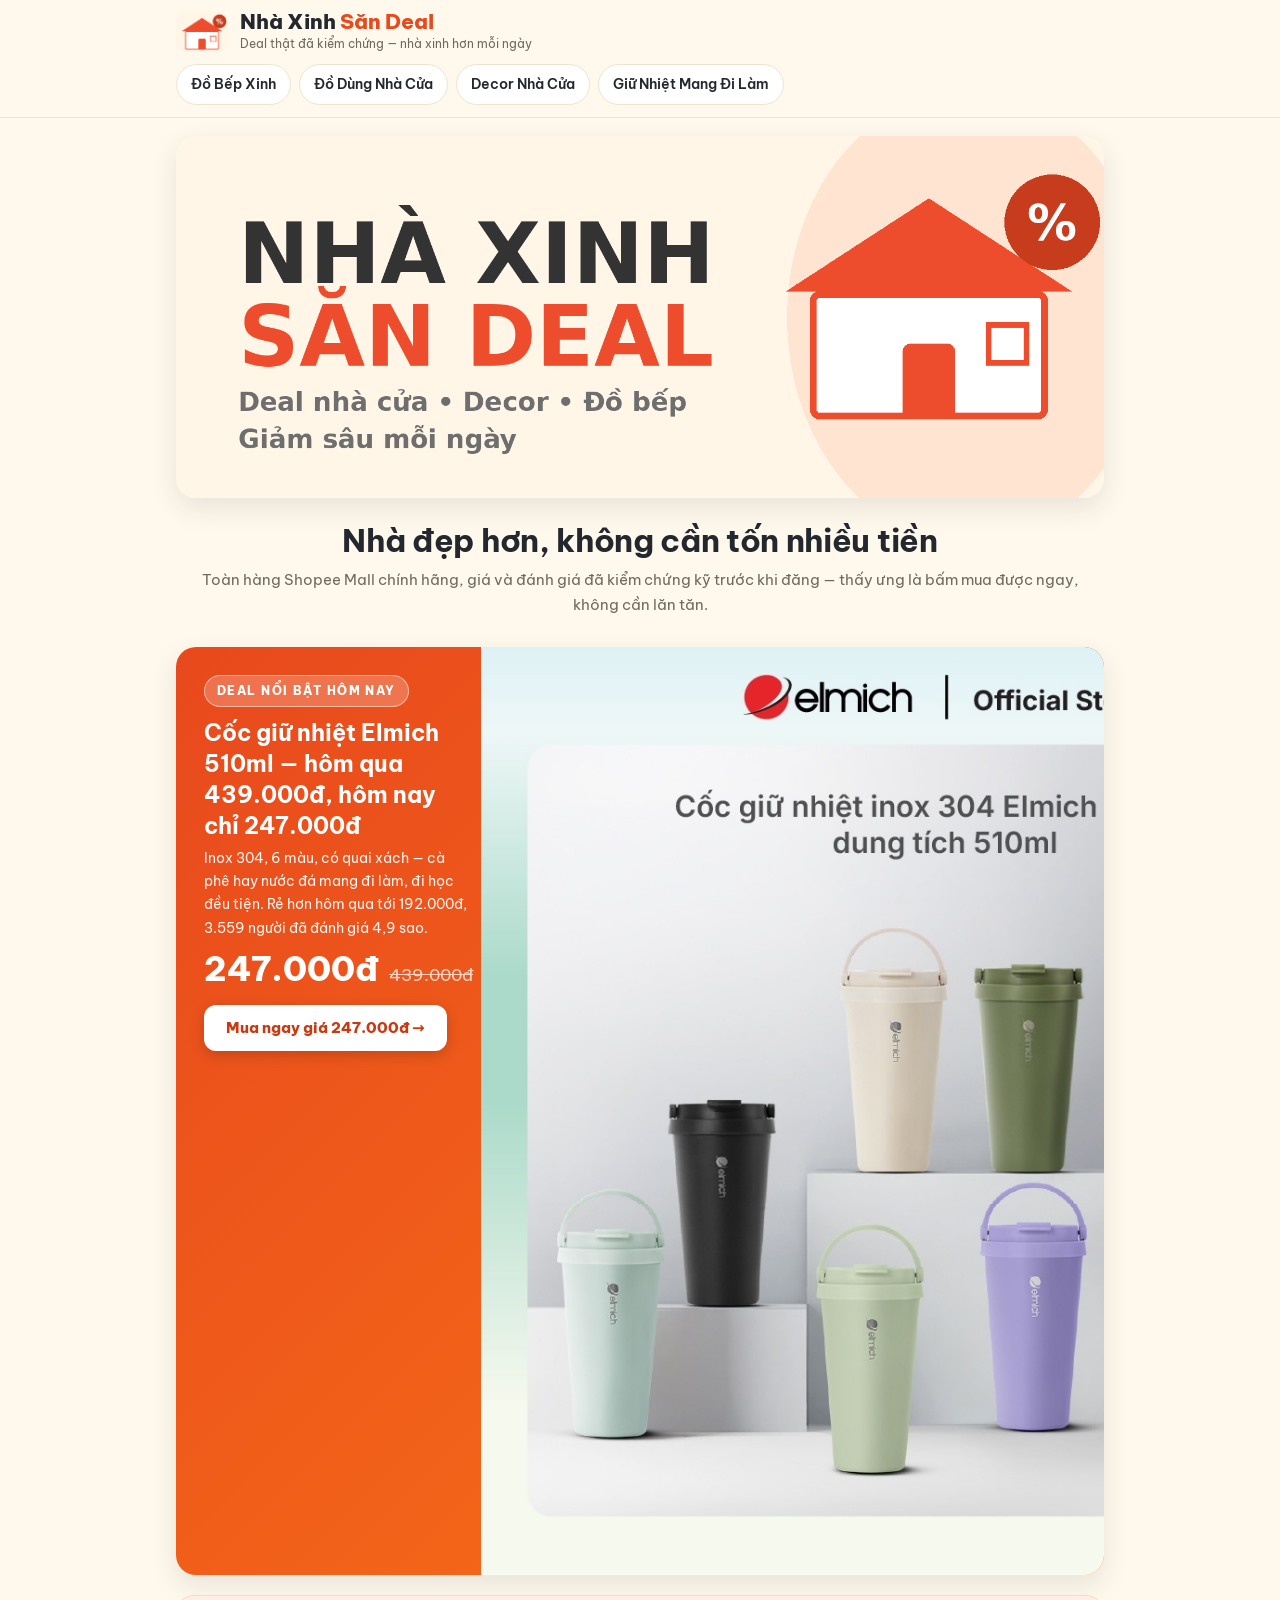
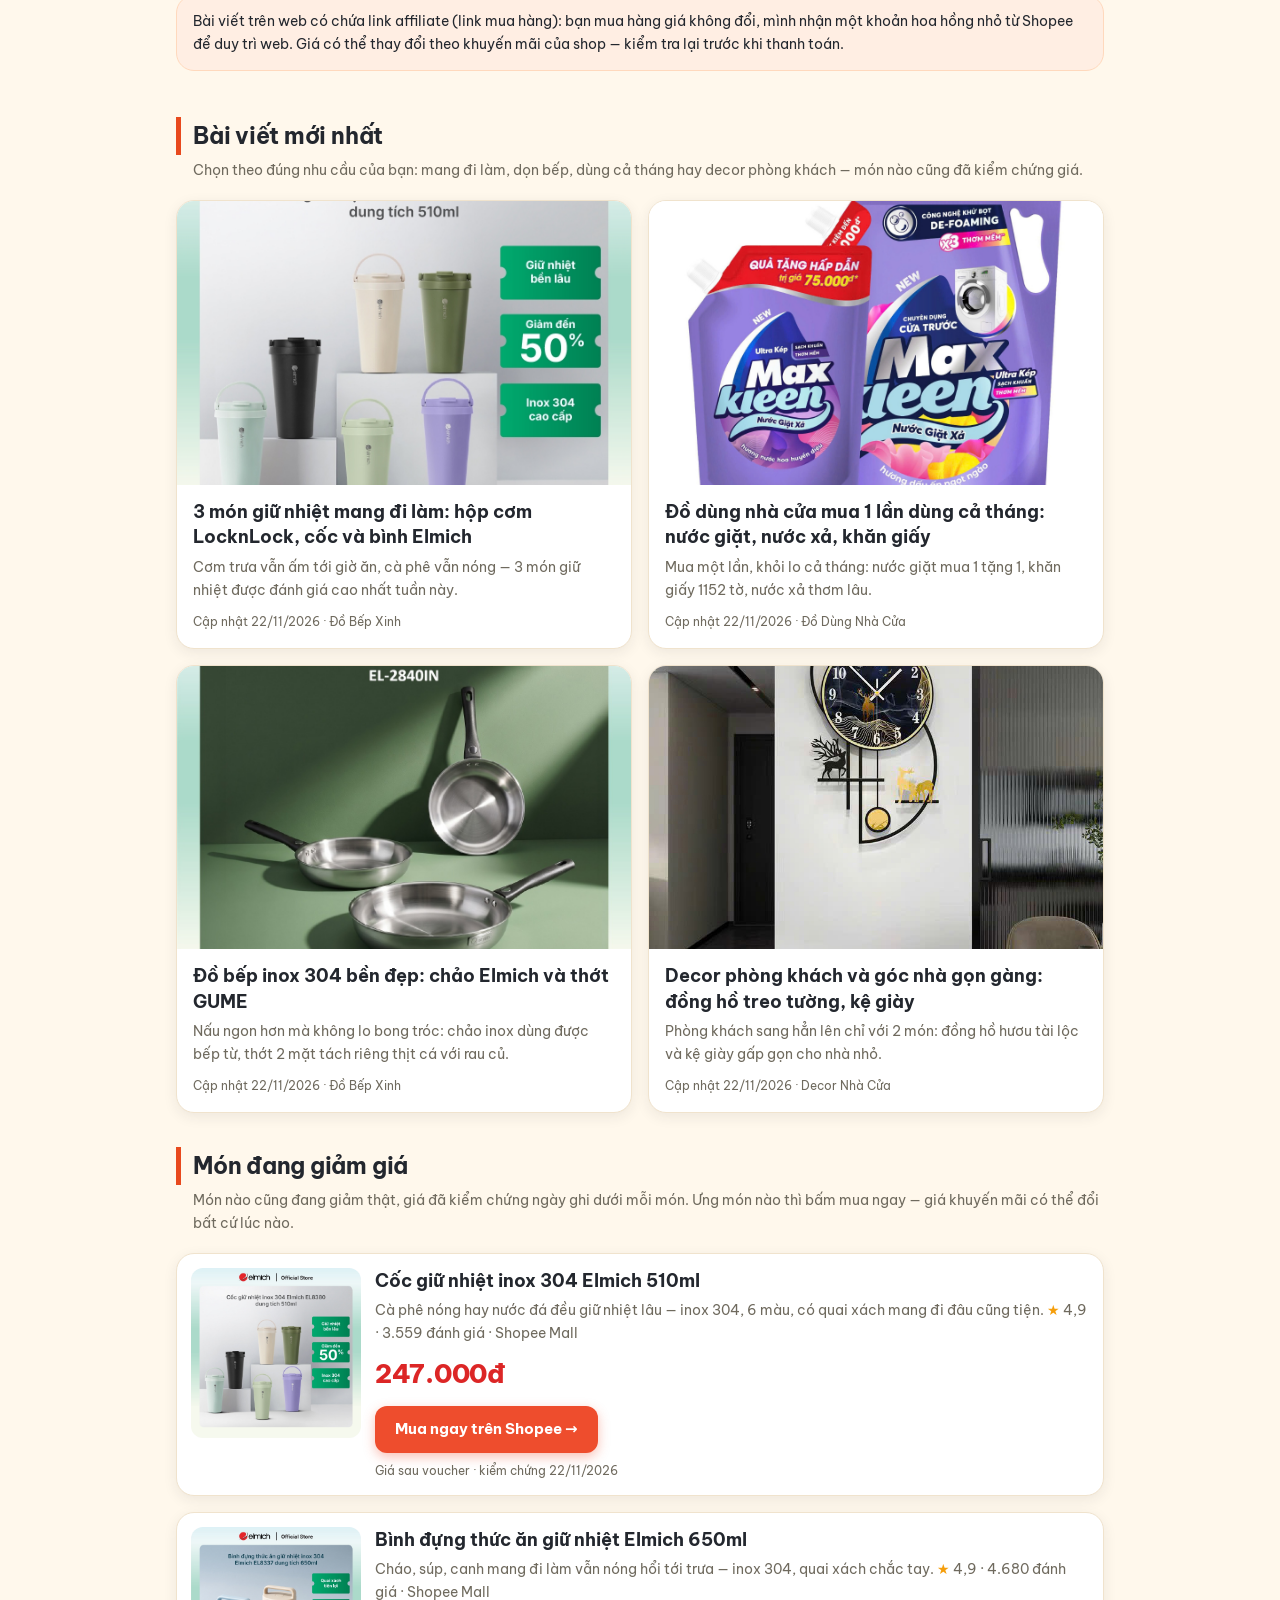
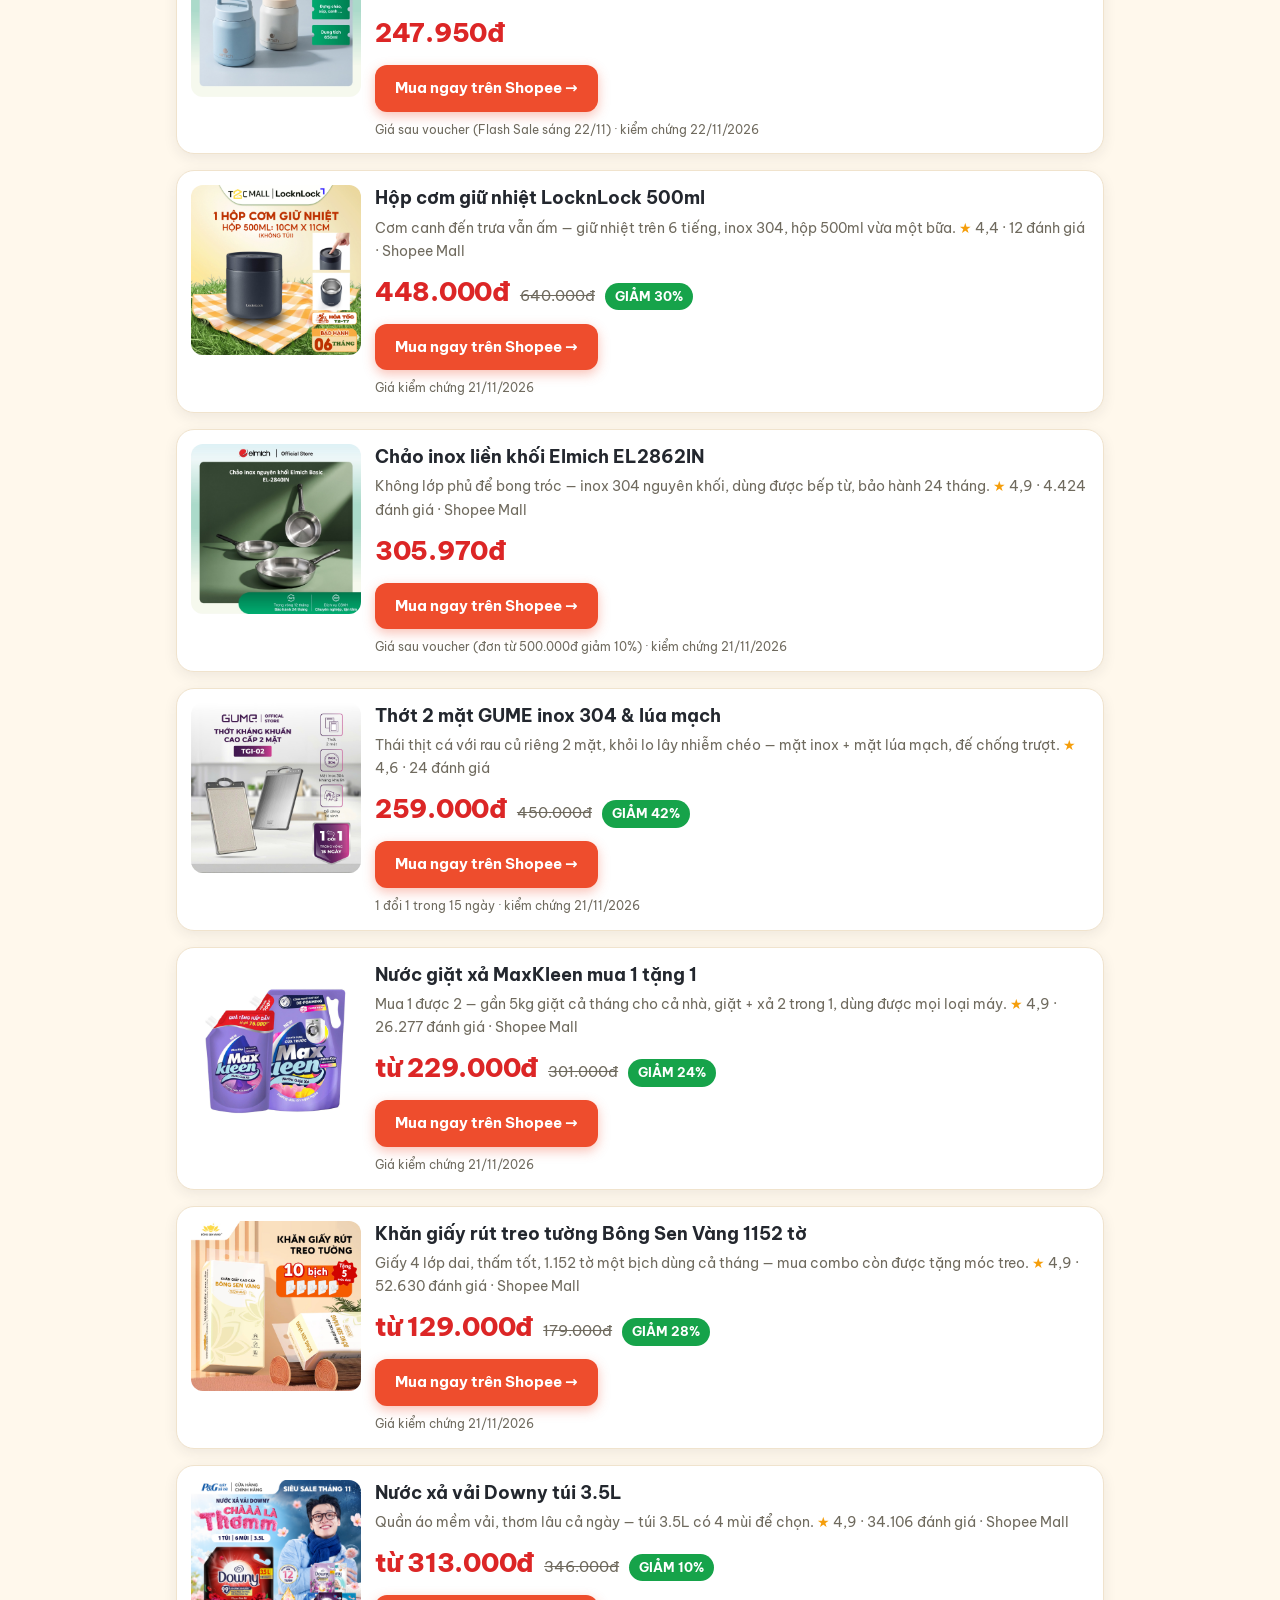
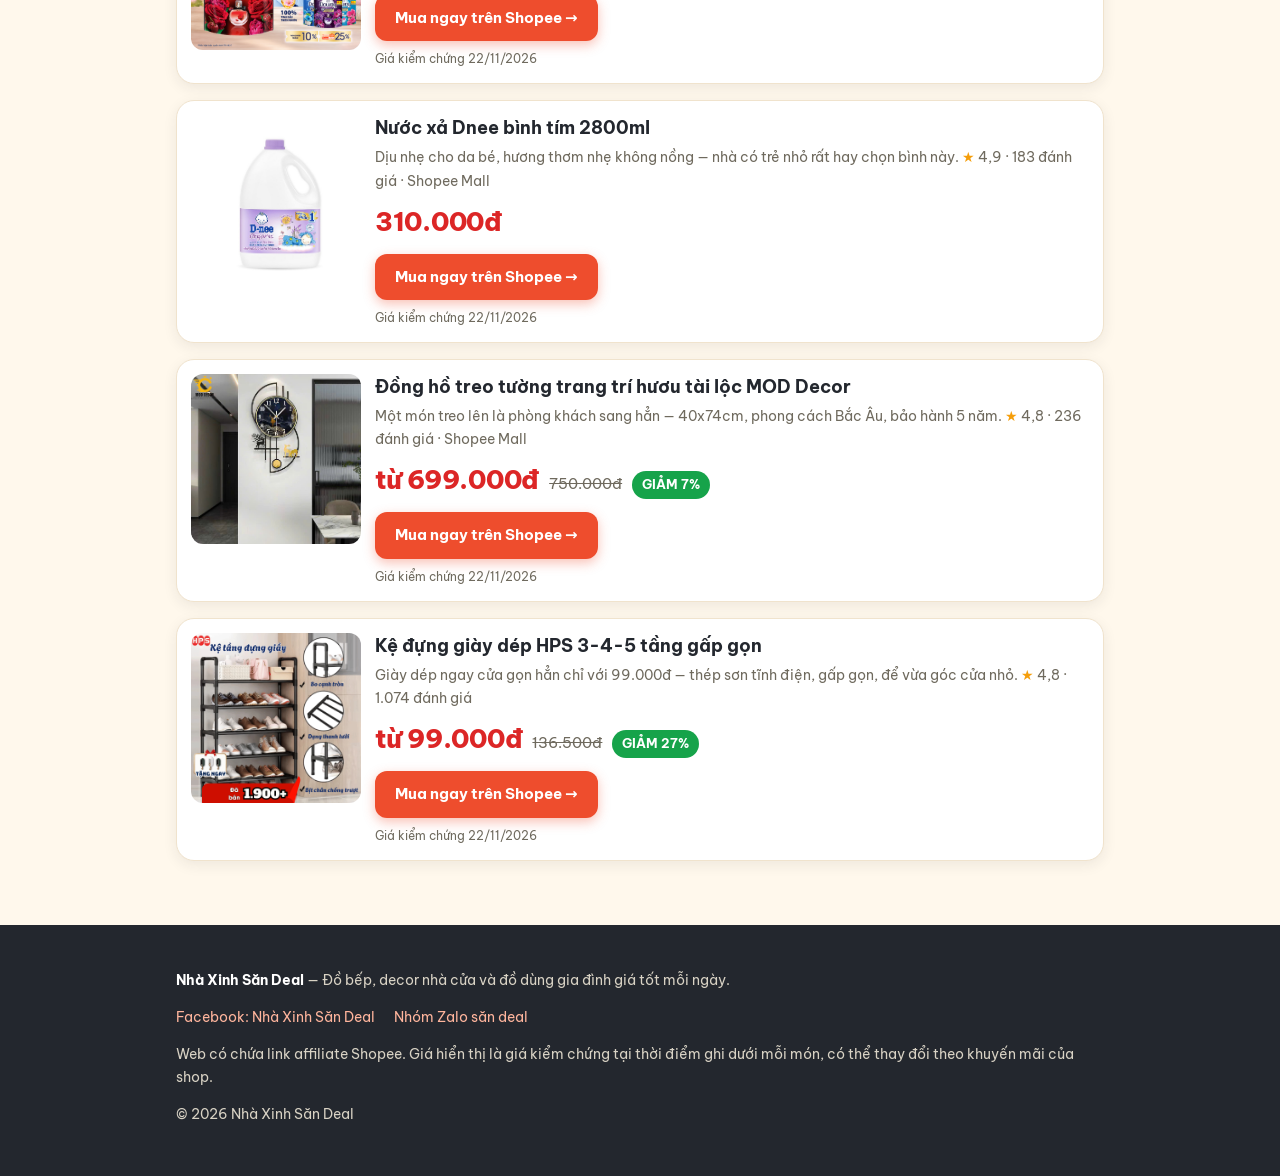
==== commit 43a6d8b0: "Copy mới: lời văn cuốn và kích thích mua" ====
--- a/index.html
+++ b/index.html
@@ -3,10 +3,10 @@
 <head>
 <meta charset="utf-8" />
 <meta name="viewport" content="width=device-width, initial-scale=1" />
-<title>Nhà Xinh Săn Deal — Đồ bếp, decor nhà cửa và đồ dùng gia đình giá tốt</title>
-<meta name="description" content="Nhà Xinh Săn Deal tổng hợp đồ bếp, decor nhà cửa và đồ dùng gia đình giá tốt trên Shopee Mall: chảo inox, thớt, hộp cơm giữ nhiệt, nước giặt, khăn giấy. Giá kiểm chứng từng món, link mua chính hãng." />
-<meta property="og:title" content="Nhà Xinh Săn Deal — Đồ bếp, decor nhà cửa giá tốt mỗi ngày" />
-<meta property="og:description" content="Tổng hợp deal Shopee Mall chính hãng: đồ bếp inox, đồ giữ nhiệt mang đi làm, nước giặt, khăn giấy, decor phòng khách. Giá kiểm chứng từng món." />
+<title>Nhà Xinh Săn Deal — Nhà đẹp hơn, không cần tốn nhiều tiền</title>
+<meta name="description" content="Đồ bếp, decor và đồ dùng gia đình Shopee Mall chính hãng đang giảm sâu: chảo inox, hộp cơm giữ nhiệt, nước giặt mua 1 tặng 1. Giá và đánh giá đã kiểm chứng từng món — ưng là mua được ngay." />
+<meta property="og:title" content="Nhà Xinh Săn Deal — Nhà đẹp hơn, không cần tốn nhiều tiền" />
+<meta property="og:description" content="Deal Shopee Mall chính hãng đang giảm sâu: đồ bếp inox, đồ giữ nhiệt mang đi làm, nước giặt mua 1 tặng 1, decor phòng khách. Giá kiểm chứng từng món." />
 <meta property="og:type" content="website" />
 <meta property="og:url" content="https://nhaxinhsandeal.pages.dev/" />
 <meta property="og:site_name" content="Nhà Xinh Săn Deal" />
@@ -25,7 +25,7 @@
       <img class="brand-logo" src="images/logo-icon.png" alt="Nhà Xinh Săn Deal" />
       <div>
         <div class="brand-name">Nhà Xinh <span>Săn Deal</span></div>
-        <div class="brand-tag">Đồ bếp, decor nhà cửa và đồ dùng gia đình giá tốt mỗi ngày</div>
+        <div class="brand-tag">Deal thật đã kiểm chứng — nhà xinh hơn mỗi ngày</div>
       </div>
     </div>
     <nav class="cats">
@@ -43,16 +43,16 @@
   </div>
   <div class="hero-text">
     <h1>Nhà đẹp hơn, không cần tốn nhiều tiền</h1>
-    <p>Mỗi món dưới đây đều là hàng Shopee Mall chính hãng, đã kiểm chứng giá và đánh giá thật trước khi đăng.</p>
+    <p>Toàn hàng Shopee Mall chính hãng, giá và đánh giá đã kiểm chứng kỹ trước khi đăng — thấy ưng là bấm mua được ngay, không cần lăn tăn.</p>
   </div>
 
   <div class="feature">
     <div class="f-body">
       <span class="f-tag">DEAL NỔI BẬT HÔM NAY</span>
-      <h2>Cốc giữ nhiệt Elmich 510ml — rẻ hơn hẳn hôm qua</h2>
-      <p>Inox 304, 6 màu, quai xách mang đi làm đi học. Hôm 21/11 còn 414.000–439.000đ, nay chỉ còn giá sau voucher.</p>
+      <h2>Cốc giữ nhiệt Elmich 510ml — hôm qua 439.000đ, hôm nay chỉ 247.000đ</h2>
+      <p>Inox 304, 6 màu, có quai xách — cà phê hay nước đá mang đi làm, đi học đều tiện. Rẻ hơn hôm qua tới 192.000đ, 3.559 người đã đánh giá 4,9 sao.</p>
       <div><span class="f-price">247.000đ</span><span class="f-old">439.000đ</span></div>
-      <a class="btn-light" href="https://s.shopee.vn/an_redir?origin_link=https%3A%2F%2Fshopee.vn%2Fproduct%2F254666730%2F28016604566&amp;affiliate_id=17384790294" target="_blank" rel="sponsored nofollow noopener">Mua trên Shopee →</a>
+      <a class="btn-light" href="https://s.shopee.vn/an_redir?origin_link=https%3A%2F%2Fshopee.vn%2Fproduct%2F254666730%2F28016604566&amp;affiliate_id=17384790294" target="_blank" rel="sponsored nofollow noopener">Mua ngay giá 247.000đ →</a>
     </div>
     <img src="images/coc-elmich.jpg" alt="Cốc giữ nhiệt inox 304 Elmich 510ml" />
   </div>
@@ -61,13 +61,13 @@
 
   <section>
     <h2 class="section-title">Bài viết mới nhất</h2>
-    <p class="section-sub">Tổng hợp theo nhu cầu thật: mang đi làm, dọn bếp, dùng cả tháng, decor phòng khách.</p>
+    <p class="section-sub">Chọn theo đúng nhu cầu của bạn: mang đi làm, dọn bếp, dùng cả tháng hay decor phòng khách — món nào cũng đã kiểm chứng giá.</p>
     <div class="article-grid">
       <a class="article-card" href="bai-viet/giu-nhiet-mang-di-lam.html">
         <img src="images/coc-elmich.jpg" alt="Cốc giữ nhiệt Elmich mang đi làm" />
         <div class="body">
           <h3>3 món giữ nhiệt mang đi làm: hộp cơm LocknLock, cốc và bình Elmich</h3>
-          <p>Inox 304, có quai xách, mang cơm, cháo, cà phê đi làm đi học đều tiện.</p>
+          <p>Cơm trưa vẫn ấm tới giờ ăn, cà phê vẫn nóng — 3 món giữ nhiệt được đánh giá cao nhất tuần này.</p>
           <div class="meta">Cập nhật 22/11/2026 · Đồ Bếp Xinh</div>
         </div>
       </a>
@@ -75,7 +75,7 @@
         <img src="images/maxkleen.jpg" alt="Nước giặt MaxKleen mua 1 tặng 1" />
         <div class="body">
           <h3>Đồ dùng nhà cửa mua 1 lần dùng cả tháng: nước giặt, nước xả, khăn giấy</h3>
-          <p>Nước giặt mua 1 tặng 1, khăn giấy 1152 tờ, nước xả thơm lâu — toàn món tiêu hao mua lặp lại.</p>
+          <p>Mua một lần, khỏi lo cả tháng: nước giặt mua 1 tặng 1, khăn giấy 1152 tờ, nước xả thơm lâu.</p>
           <div class="meta">Cập nhật 22/11/2026 · Đồ Dùng Nhà Cửa</div>
         </div>
       </a>
@@ -83,7 +83,7 @@
         <img src="images/chao-elmich.jpg" alt="Chảo inox liền khối Elmich" />
         <div class="body">
           <h3>Đồ bếp inox 304 bền đẹp: chảo Elmich và thớt GUME</h3>
-          <p>Chảo inox liền khối dùng được bếp từ, thớt 2 mặt thái thịt cá và rau củ riêng.</p>
+          <p>Nấu ngon hơn mà không lo bong tróc: chảo inox dùng được bếp từ, thớt 2 mặt tách riêng thịt cá với rau củ.</p>
           <div class="meta">Cập nhật 22/11/2026 · Đồ Bếp Xinh</div>
         </div>
       </a>
@@ -91,7 +91,7 @@
         <img src="images/dong-ho.jpg" alt="Đồng hồ treo tường trang trí phòng khách" />
         <div class="body">
           <h3>Decor phòng khách và góc nhà gọn gàng: đồng hồ treo tường, kệ giày</h3>
-          <p>Đồng hồ hươu tài lộc phong cách Bắc Âu và kệ giày gấp gọn cho nhà nhỏ.</p>
+          <p>Phòng khách sang hẳn lên chỉ với 2 món: đồng hồ hươu tài lộc và kệ giày gấp gọn cho nhà nhỏ.</p>
           <div class="meta">Cập nhật 22/11/2026 · Decor Nhà Cửa</div>
         </div>
       </a>
@@ -100,15 +100,15 @@
 
   <section>
     <h2 class="section-title">Món đang giảm giá</h2>
-    <p class="section-sub">Giá kiểm chứng ngày ghi dưới mỗi món. Bấm “Mua trên Shopee” để xem đúng sản phẩm.</p>
+    <p class="section-sub">Món nào cũng đang giảm thật, giá đã kiểm chứng ngày ghi dưới mỗi món. Ưng món nào thì bấm mua ngay — giá khuyến mãi có thể đổi bất cứ lúc nào.</p>
 
     <div class="product">
       <img src="images/coc-elmich.jpg" alt="Cốc giữ nhiệt inox 304 Elmich 510ml" />
       <div>
         <h3>Cốc giữ nhiệt inox 304 Elmich 510ml</h3>
-        <p class="spec">Inox 304, 6 màu, quai xách, giữ nhiệt bền lâu. <span class="star">★</span> 4,9 · 3.559 đánh giá · Shopee Mall</p>
+        <p class="spec">Cà phê nóng hay nước đá đều giữ nhiệt lâu — inox 304, 6 màu, có quai xách mang đi đâu cũng tiện. <span class="star">★</span> 4,9 · 3.559 đánh giá · Shopee Mall</p>
         <div class="price-row"><span class="price">247.000đ</span></div>
-        <a class="btn" href="https://s.shopee.vn/an_redir?origin_link=https%3A%2F%2Fshopee.vn%2Fproduct%2F254666730%2F28016604566&amp;affiliate_id=17384790294" target="_blank" rel="sponsored nofollow noopener">Mua trên Shopee</a>
+        <a class="btn" href="https://s.shopee.vn/an_redir?origin_link=https%3A%2F%2Fshopee.vn%2Fproduct%2F254666730%2F28016604566&amp;affiliate_id=17384790294" target="_blank" rel="sponsored nofollow noopener">Mua ngay trên Shopee →</a>
         <p class="checked">Giá sau voucher · kiểm chứng 22/11/2026</p>
       </div>
     </div>
@@ -117,9 +117,9 @@
       <img src="images/binh-elmich.jpg" alt="Bình đựng thức ăn giữ nhiệt Elmich 650ml" />
       <div>
         <h3>Bình đựng thức ăn giữ nhiệt Elmich 650ml</h3>
-        <p class="spec">Inox 304, quai xách, đựng cháo, súp, canh mang đi làm. <span class="star">★</span> 4,9 · 4.680 đánh giá · Shopee Mall</p>
+        <p class="spec">Cháo, súp, canh mang đi làm vẫn nóng hổi tới trưa — inox 304, quai xách chắc tay. <span class="star">★</span> 4,9 · 4.680 đánh giá · Shopee Mall</p>
         <div class="price-row"><span class="price">247.950đ</span></div>
-        <a class="btn" href="https://s.shopee.vn/an_redir?origin_link=https%3A%2F%2Fshopee.vn%2Fproduct%2F254666730%2F25810898262&amp;affiliate_id=17384790294" target="_blank" rel="sponsored nofollow noopener">Mua trên Shopee</a>
+        <a class="btn" href="https://s.shopee.vn/an_redir?origin_link=https%3A%2F%2Fshopee.vn%2Fproduct%2F254666730%2F25810898262&amp;affiliate_id=17384790294" target="_blank" rel="sponsored nofollow noopener">Mua ngay trên Shopee →</a>
         <p class="checked">Giá sau voucher (Flash Sale sáng 22/11) · kiểm chứng 22/11/2026</p>
       </div>
     </div>
@@ -128,9 +128,9 @@
       <img src="images/hop-com.jpg" alt="Hộp cơm giữ nhiệt LocknLock 500ml" />
       <div>
         <h3>Hộp cơm giữ nhiệt LocknLock 500ml</h3>
-        <p class="spec">Inox 304, giữ nhiệt trên 6 tiếng, mang cơm đi làm đi học. <span class="star">★</span> 4,4 · 12 đánh giá · Shopee Mall</p>
+        <p class="spec">Cơm canh đến trưa vẫn ấm — giữ nhiệt trên 6 tiếng, inox 304, hộp 500ml vừa một bữa. <span class="star">★</span> 4,4 · 12 đánh giá · Shopee Mall</p>
         <div class="price-row"><span class="price">448.000đ</span><span class="old">640.000đ</span><span class="badge">GIẢM 30%</span></div>
-        <a class="btn" href="https://s.shopee.vn/an_redir?origin_link=https%3A%2F%2Fshopee.vn%2Fproduct%2F785292027%2F26744672232&amp;affiliate_id=17384790294" target="_blank" rel="sponsored nofollow noopener">Mua trên Shopee</a>
+        <a class="btn" href="https://s.shopee.vn/an_redir?origin_link=https%3A%2F%2Fshopee.vn%2Fproduct%2F785292027%2F26744672232&amp;affiliate_id=17384790294" target="_blank" rel="sponsored nofollow noopener">Mua ngay trên Shopee →</a>
         <p class="checked">Giá kiểm chứng 21/11/2026</p>
       </div>
     </div>
@@ -139,9 +139,9 @@
       <img src="images/chao-elmich.jpg" alt="Chảo inox liền khối Elmich EL2862IN" />
       <div>
         <h3>Chảo inox liền khối Elmich EL2862IN</h3>
-        <p class="spec">Inox 304 nguyên khối, dùng được bếp từ, bảo hành 24 tháng. <span class="star">★</span> 4,9 · 4.424 đánh giá · Shopee Mall</p>
+        <p class="spec">Không lớp phủ để bong tróc — inox 304 nguyên khối, dùng được bếp từ, bảo hành 24 tháng. <span class="star">★</span> 4,9 · 4.424 đánh giá · Shopee Mall</p>
         <div class="price-row"><span class="price">305.970đ</span></div>
-        <a class="btn" href="https://s.shopee.vn/an_redir?origin_link=https%3A%2F%2Fshopee.vn%2Fproduct%2F254666730%2F29766496253&amp;affiliate_id=17384790294" target="_blank" rel="sponsored nofollow noopener">Mua trên Shopee</a>
+        <a class="btn" href="https://s.shopee.vn/an_redir?origin_link=https%3A%2F%2Fshopee.vn%2Fproduct%2F254666730%2F29766496253&amp;affiliate_id=17384790294" target="_blank" rel="sponsored nofollow noopener">Mua ngay trên Shopee →</a>
         <p class="checked">Giá sau voucher (đơn từ 500.000đ giảm 10%) · kiểm chứng 21/11/2026</p>
       </div>
     </div>
@@ -150,9 +150,9 @@
       <img src="images/thot-gume.jpg" alt="Thớt 2 mặt GUME inox 304 và lúa mạch" />
       <div>
         <h3>Thớt 2 mặt GUME inox 304 &amp; lúa mạch</h3>
-        <p class="spec">1 mặt inox thái thịt cá, 1 mặt lúa mạch thái rau củ, kháng khuẩn, chống trượt. <span class="star">★</span> 4,6 · 24 đánh giá</p>
+        <p class="spec">Thái thịt cá với rau củ riêng 2 mặt, khỏi lo lây nhiễm chéo — mặt inox + mặt lúa mạch, đế chống trượt. <span class="star">★</span> 4,6 · 24 đánh giá</p>
         <div class="price-row"><span class="price">259.000đ</span><span class="old">450.000đ</span><span class="badge">GIẢM 42%</span></div>
-        <a class="btn" href="https://s.shopee.vn/an_redir?origin_link=https%3A%2F%2Fshopee.vn%2Fproduct%2F839289728%2F24505037875&amp;affiliate_id=17384790294" target="_blank" rel="sponsored nofollow noopener">Mua trên Shopee</a>
+        <a class="btn" href="https://s.shopee.vn/an_redir?origin_link=https%3A%2F%2Fshopee.vn%2Fproduct%2F839289728%2F24505037875&amp;affiliate_id=17384790294" target="_blank" rel="sponsored nofollow noopener">Mua ngay trên Shopee →</a>
         <p class="checked">1 đổi 1 trong 15 ngày · kiểm chứng 21/11/2026</p>
       </div>
     </div>
@@ -161,9 +161,9 @@
       <img src="images/maxkleen.jpg" alt="Nước giặt xả MaxKleen mua 1 tặng 1" />
       <div>
         <h3>Nước giặt xả MaxKleen mua 1 tặng 1</h3>
-        <p class="spec">Túi 3.8kg/3.6kg + túi 1.2kg, giặt + xả 2 trong 1, dùng cho máy cửa trước và cửa trên. <span class="star">★</span> 4,9 · 26.277 đánh giá · Shopee Mall</p>
+        <p class="spec">Mua 1 được 2 — gần 5kg giặt cả tháng cho cả nhà, giặt + xả 2 trong 1, dùng được mọi loại máy. <span class="star">★</span> 4,9 · 26.277 đánh giá · Shopee Mall</p>
         <div class="price-row"><span class="price">từ 229.000đ</span><span class="old">301.000đ</span><span class="badge">GIẢM 24%</span></div>
-        <a class="btn" href="https://s.shopee.vn/an_redir?origin_link=https%3A%2F%2Fshopee.vn%2Fproduct%2F134350529%2F29091627226&amp;affiliate_id=17384790294" target="_blank" rel="sponsored nofollow noopener">Mua trên Shopee</a>
+        <a class="btn" href="https://s.shopee.vn/an_redir?origin_link=https%3A%2F%2Fshopee.vn%2Fproduct%2F134350529%2F29091627226&amp;affiliate_id=17384790294" target="_blank" rel="sponsored nofollow noopener">Mua ngay trên Shopee →</a>
         <p class="checked">Giá kiểm chứng 21/11/2026</p>
       </div>
     </div>
@@ -172,9 +172,9 @@
       <img src="images/bong-sen-vang.jpg" alt="Khăn giấy rút treo tường Bông Sen Vàng 1152 tờ" />
       <div>
         <h3>Khăn giấy rút treo tường Bông Sen Vàng 1152 tờ</h3>
-        <p class="spec">4 lớp, 100% bột giấy nguyên chất, tặng kèm móc treo khi mua combo. <span class="star">★</span> 4,9 · 52.630 đánh giá · Shopee Mall</p>
+        <p class="spec">Giấy 4 lớp dai, thấm tốt, 1.152 tờ một bịch dùng cả tháng — mua combo còn được tặng móc treo. <span class="star">★</span> 4,9 · 52.630 đánh giá · Shopee Mall</p>
         <div class="price-row"><span class="price">từ 129.000đ</span><span class="old">179.000đ</span><span class="badge">GIẢM 28%</span></div>
-        <a class="btn" href="https://s.shopee.vn/an_redir?origin_link=https%3A%2F%2Fshopee.vn%2Fproduct%2F796123153%2F25219635609&amp;affiliate_id=17384790294" target="_blank" rel="sponsored nofollow noopener">Mua trên Shopee</a>
+        <a class="btn" href="https://s.shopee.vn/an_redir?origin_link=https%3A%2F%2Fshopee.vn%2Fproduct%2F796123153%2F25219635609&amp;affiliate_id=17384790294" target="_blank" rel="sponsored nofollow noopener">Mua ngay trên Shopee →</a>
         <p class="checked">Giá kiểm chứng 21/11/2026</p>
       </div>
     </div>
@@ -183,9 +183,9 @@
       <img src="images/downy.jpg" alt="Nước xả vải Downy túi 3.5L" />
       <div>
         <h3>Nước xả vải Downy túi 3.5L</h3>
-        <p class="spec">Tinh dầu thiên nhiên, nhiều mùi hương, thơm lâu, mềm vải. <span class="star">★</span> 4,9 · 34.106 đánh giá · Shopee Mall</p>
+        <p class="spec">Quần áo mềm vải, thơm lâu cả ngày — túi 3.5L có 4 mùi để chọn. <span class="star">★</span> 4,9 · 34.106 đánh giá · Shopee Mall</p>
         <div class="price-row"><span class="price">từ 313.000đ</span><span class="old">346.000đ</span><span class="badge">GIẢM 10%</span></div>
-        <a class="btn" href="https://s.shopee.vn/an_redir?origin_link=https%3A%2F%2Fshopee.vn%2Fproduct%2F148910286%2F7022564045&amp;affiliate_id=17384790294" target="_blank" rel="sponsored nofollow noopener">Mua trên Shopee</a>
+        <a class="btn" href="https://s.shopee.vn/an_redir?origin_link=https%3A%2F%2Fshopee.vn%2Fproduct%2F148910286%2F7022564045&amp;affiliate_id=17384790294" target="_blank" rel="sponsored nofollow noopener">Mua ngay trên Shopee →</a>
         <p class="checked">Giá kiểm chứng 22/11/2026</p>
       </div>
     </div>
@@ -194,9 +194,9 @@
       <img src="images/dnee.jpg" alt="Nước xả Dnee bình tím 2800ml" />
       <div>
         <h3>Nước xả Dnee bình tím 2800ml</h3>
-        <p class="spec">Mềm vải, dịu nhẹ cho da bé, hương thơm nhẹ nhàng. <span class="star">★</span> 4,9 · 183 đánh giá · Shopee Mall</p>
+        <p class="spec">Dịu nhẹ cho da bé, hương thơm nhẹ không nồng — nhà có trẻ nhỏ rất hay chọn bình này. <span class="star">★</span> 4,9 · 183 đánh giá · Shopee Mall</p>
         <div class="price-row"><span class="price">310.000đ</span></div>
-        <a class="btn" href="https://s.shopee.vn/an_redir?origin_link=https%3A%2F%2Fshopee.vn%2Fproduct%2F1928354%2F62639021&amp;affiliate_id=17384790294" target="_blank" rel="sponsored nofollow noopener">Mua trên Shopee</a>
+        <a class="btn" href="https://s.shopee.vn/an_redir?origin_link=https%3A%2F%2Fshopee.vn%2Fproduct%2F1928354%2F62639021&amp;affiliate_id=17384790294" target="_blank" rel="sponsored nofollow noopener">Mua ngay trên Shopee →</a>
         <p class="checked">Giá kiểm chứng 22/11/2026</p>
       </div>
     </div>
@@ -205,9 +205,9 @@
       <img src="images/dong-ho.jpg" alt="Đồng hồ treo tường trang trí hươu tài lộc MOD Decor" />
       <div>
         <h3>Đồng hồ treo tường trang trí hươu tài lộc MOD Decor</h3>
-        <p class="spec">40x74cm, phong cách Bắc Âu, bảo hành 5 năm. <span class="star">★</span> 4,8 · 236 đánh giá · Shopee Mall</p>
+        <p class="spec">Một món treo lên là phòng khách sang hẳn — 40x74cm, phong cách Bắc Âu, bảo hành 5 năm. <span class="star">★</span> 4,8 · 236 đánh giá · Shopee Mall</p>
         <div class="price-row"><span class="price">từ 699.000đ</span><span class="old">750.000đ</span><span class="badge">GIẢM 7%</span></div>
-        <a class="btn" href="https://s.shopee.vn/an_redir?origin_link=https%3A%2F%2Fshopee.vn%2Fproduct%2F658815962%2F21783513484&amp;affiliate_id=17384790294" target="_blank" rel="sponsored nofollow noopener">Mua trên Shopee</a>
+        <a class="btn" href="https://s.shopee.vn/an_redir?origin_link=https%3A%2F%2Fshopee.vn%2Fproduct%2F658815962%2F21783513484&amp;affiliate_id=17384790294" target="_blank" rel="sponsored nofollow noopener">Mua ngay trên Shopee →</a>
         <p class="checked">Giá kiểm chứng 22/11/2026</p>
       </div>
     </div>
@@ -216,9 +216,9 @@
       <img src="images/ke-giay.jpg" alt="Kệ đựng giày dép HPS 3-4-5 tầng gấp gọn" />
       <div>
         <h3>Kệ đựng giày dép HPS 3-4-5 tầng gấp gọn</h3>
-        <p class="spec">Thép phun sơn tĩnh điện, bo cạnh tròn, bít chân chống trượt, gấp gọn tiết kiệm diện tích. <span class="star">★</span> 4,8 · 1.074 đánh giá</p>
+        <p class="spec">Giày dép ngay cửa gọn hẳn chỉ với 99.000đ — thép sơn tĩnh điện, gấp gọn, để vừa góc cửa nhỏ. <span class="star">★</span> 4,8 · 1.074 đánh giá</p>
         <div class="price-row"><span class="price">từ 99.000đ</span><span class="old">136.500đ</span><span class="badge">GIẢM 27%</span></div>
-        <a class="btn" href="https://s.shopee.vn/an_redir?origin_link=https%3A%2F%2Fshopee.vn%2Fproduct%2F782881838%2F28325339912&amp;affiliate_id=17384790294" target="_blank" rel="sponsored nofollow noopener">Mua trên Shopee</a>
+        <a class="btn" href="https://s.shopee.vn/an_redir?origin_link=https%3A%2F%2Fshopee.vn%2Fproduct%2F782881838%2F28325339912&amp;affiliate_id=17384790294" target="_blank" rel="sponsored nofollow noopener">Mua ngay trên Shopee →</a>
         <p class="checked">Giá kiểm chứng 22/11/2026</p>
       </div>
     </div>
